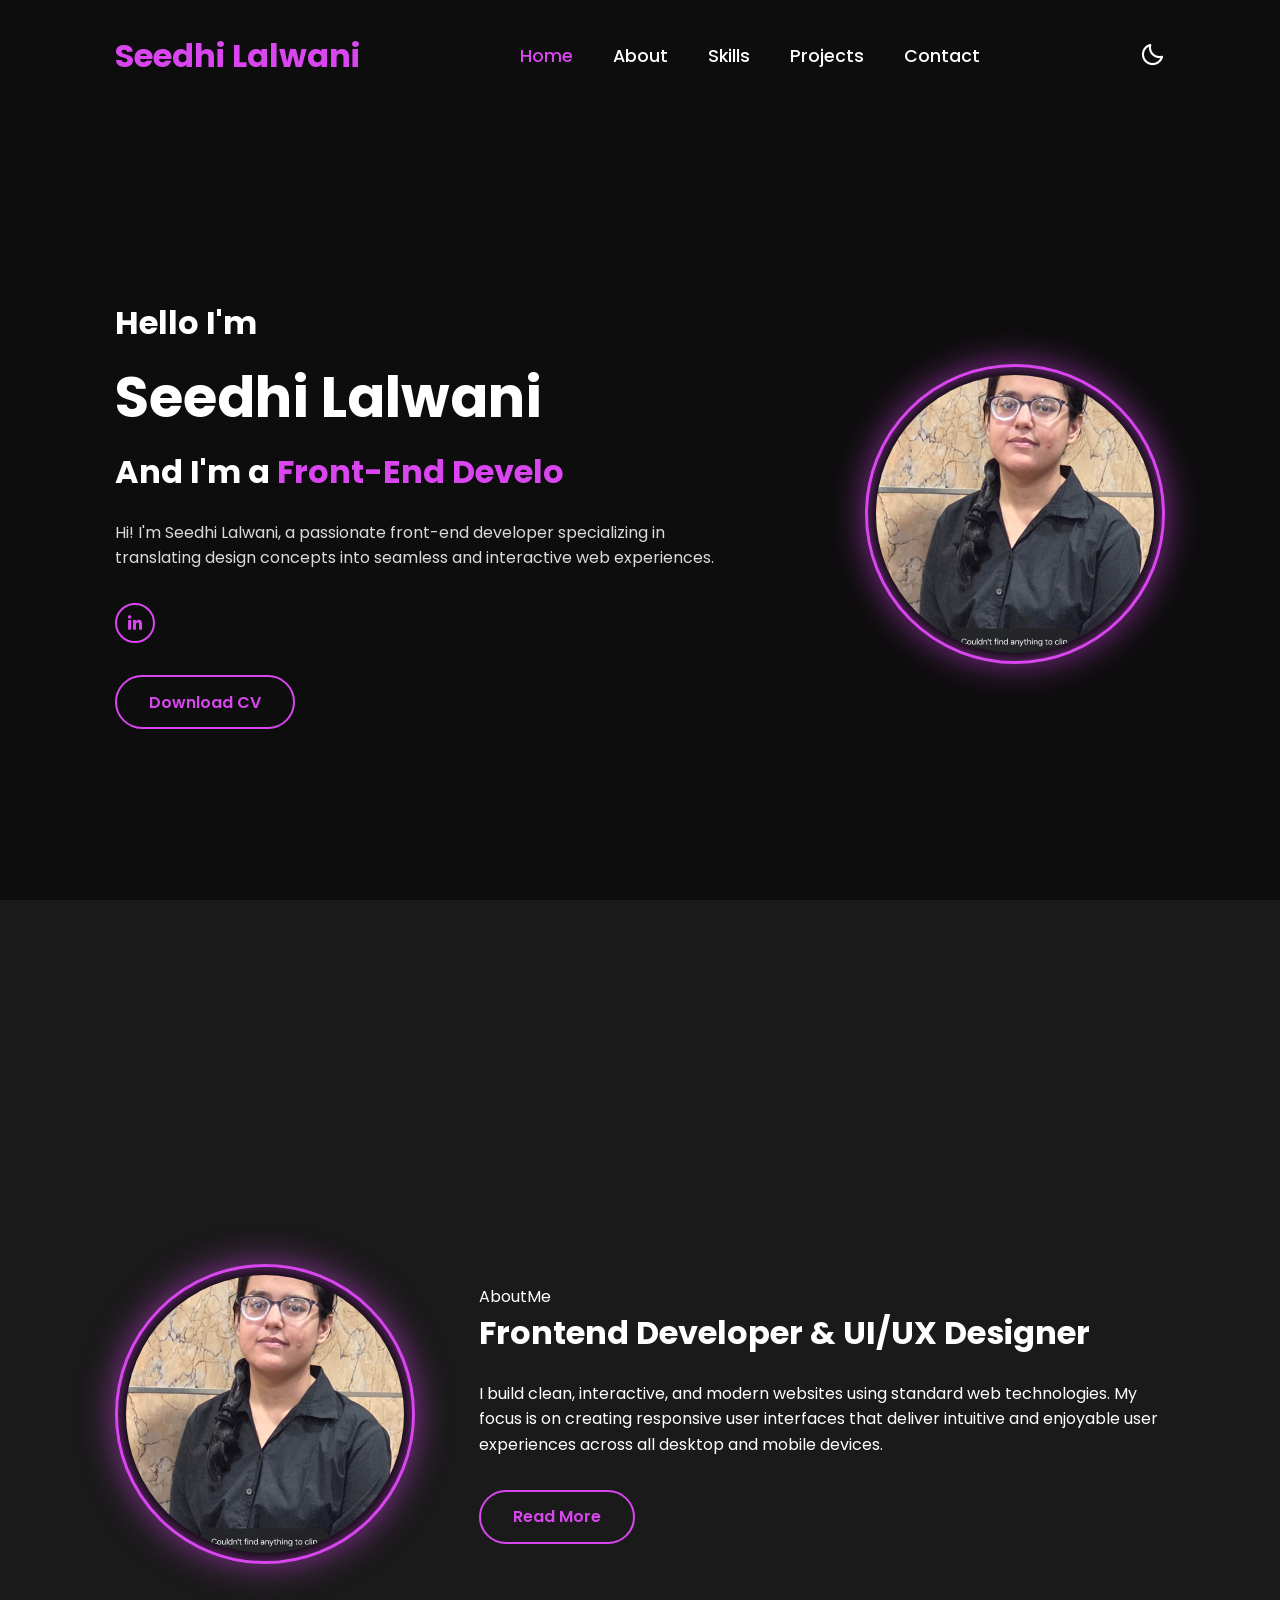
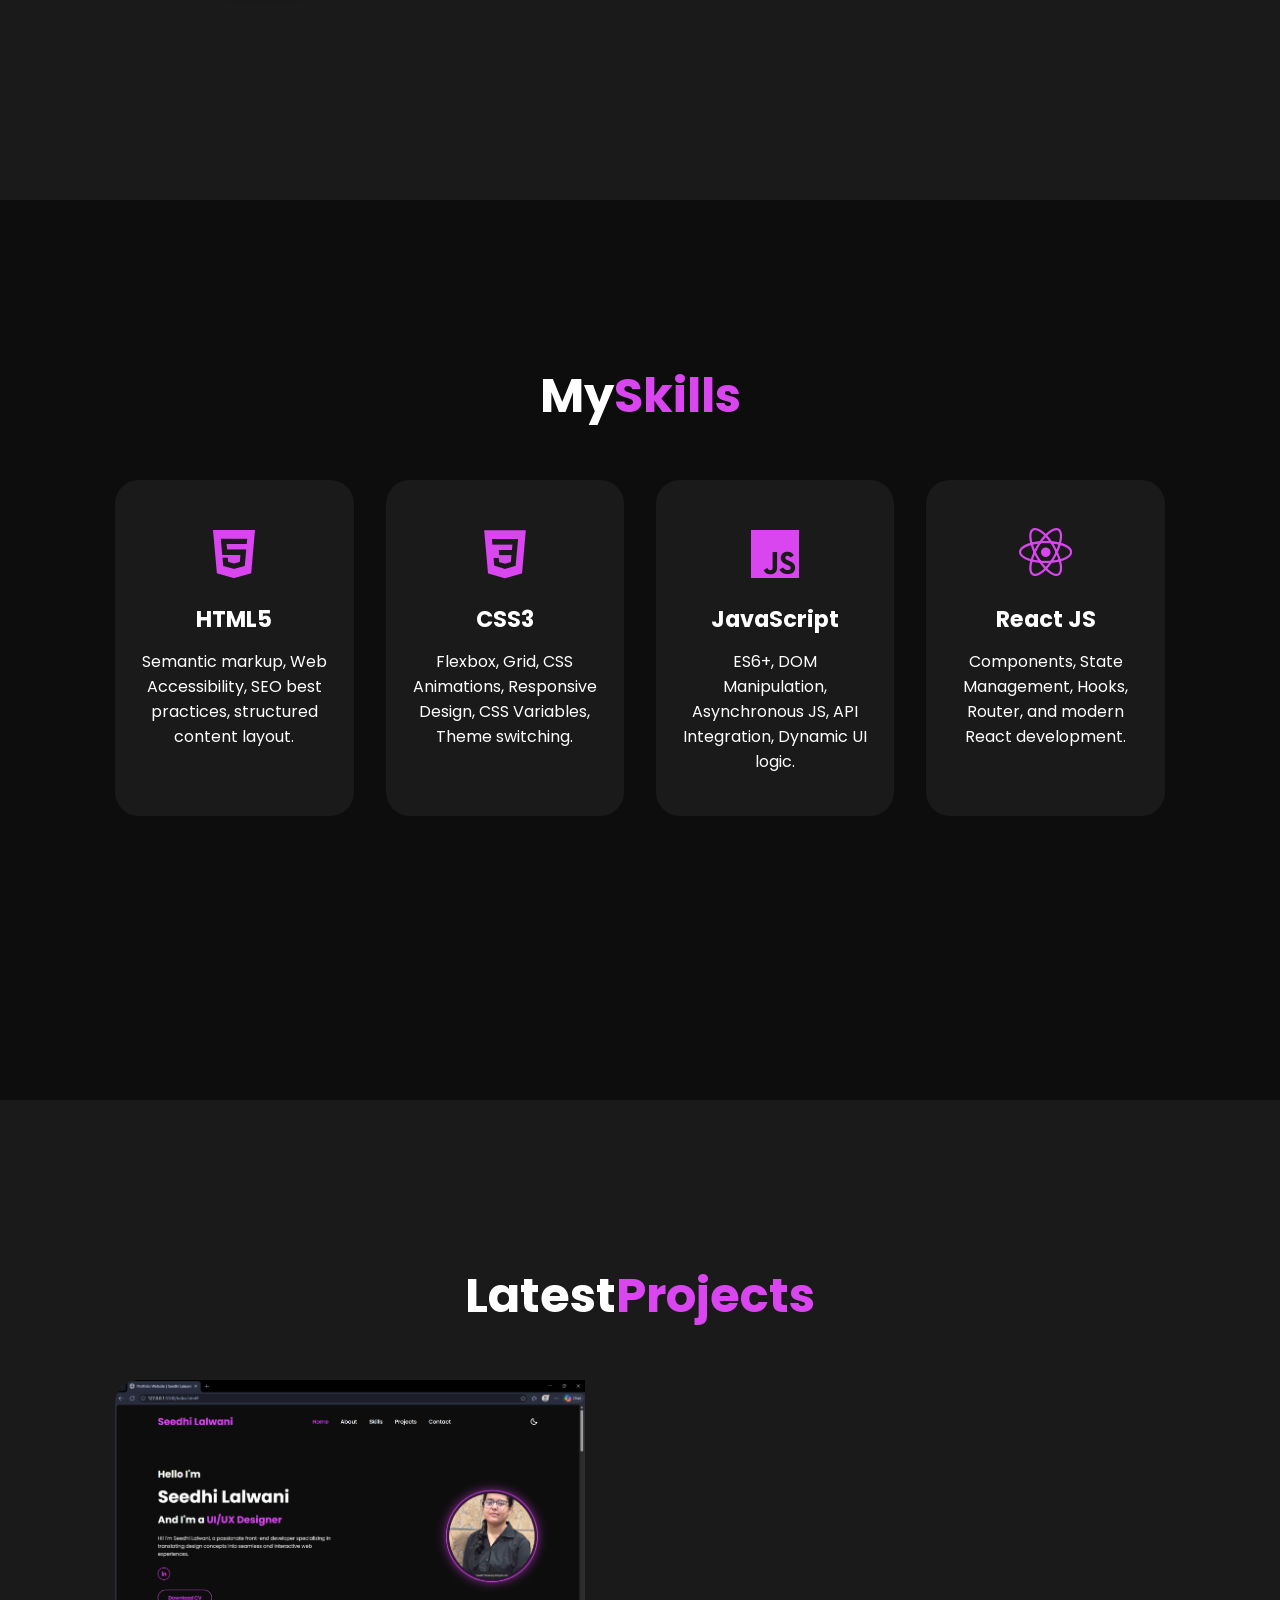
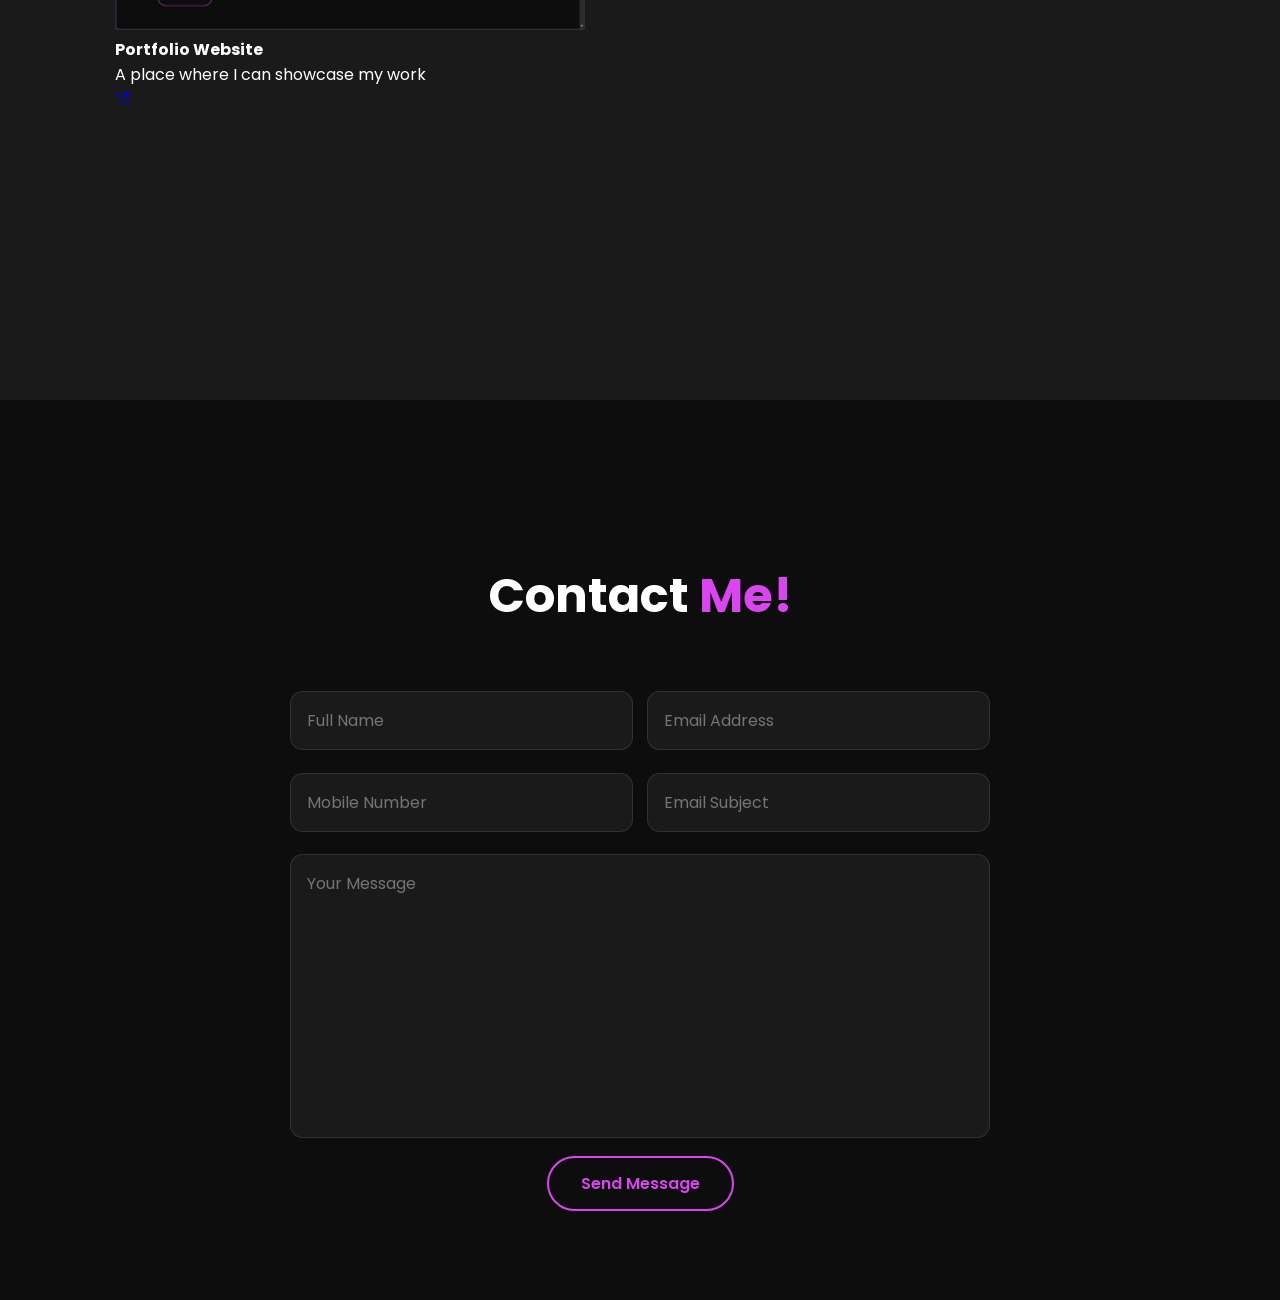
==== index.html @ 9ac32980 "Add files via upload" ====
<!DOCTYPE html>
<html lang="en">

<head>
    <meta charset="UTF-8">
    <meta name="viewport" content="width=device-width, initial-scale=1.0">
    <link href="https://unpkg.com/boxicons@2.1.4/css/boxicons.min.css" rel="stylesheet">
    <link rel="stylesheet" href="style.css">
    <title>Portfolio Website | Seedhi Lalwani</title>
</head>

<body>
    <!-- Navbar Code with light and dark mode -->
    <header class="header">
        <a href="#" class="logo">Seedhi Lalwani</a>
        <nav class="navbar">
            <a href="home" class="active">Home</a>
            <a href="about">About</a>
            <a href="skills">Skills</a>
            <a href="projects">Projects</a>
            <a href="contact">Contact</a>
        </nav>
        <div class="nav-icons">
            <i class='bx bx-moon' id="theme-icon"></i>
            <i class='bx bx-menu' id="menu-icon"></i>
        </div>
    </header>
    <!-- Code for home section -->
    <section class="home" id="home">
        <div class="home-content">
            <h3>Hello I'm</h3>
            <h1>Seedhi Lalwani</h1>
            <h3>And I'm a <span class="multiple-text">Front-End Developer</span></h3>
            <p>
                Hi! I'm Seedhi Lalwani, a passionate front-end developer specializing in
                translating design concepts into seamless and interactive web experiences.
            </p>
            <div class="social-media">
                <a href="https://www.linkedin.com/in/seedhi-lalwani-179893386/" target="_blank"><i
                        class='bx bxl-linkedin'></i></a>
            </div>
            <a href="#" class="btn">Download CV</a>
        </div>
        <div class="home-img">
            <div class="img-box">
                <img src="seedhilalwani.jpeg" alt="Seedhi Lalwani">
            </div>
        </div>
    </section>
    <script src="script.js"></script>
    <!-- Code for About Section -->
    <section class="about" id="about">
        <div class="about-img">
            <div class="img-box">
                <img src="seedhilalwani.jpeg" alt="About Me Image">
            </div>
        </div>
        <div class="about-content">About<span>Me</span>
            <h3>Frontend Developer & UI/UX Designer</h3>
            <p>
                I build clean, interactive, and modern websites using standard web technologies.
                My focus is on creating responsive user interfaces that deliver intuitive and enjoyable
                user experiences across all desktop and mobile devices.
            </p>
            <a href="#" class="btn">Read More</a>
        </div>
    </section>
    <!-- Code for Skills Section -->
    <section class="skills" id="skills">
        <h2 class="heading">My<span>Skills</span></h2>
        <div class="skills-container">
            <div class="skills-box">
                <i class='bx bxl-html5'></i>
                <h3>HTML5</h3>
                <p>Semantic markup, Web Accessibility, SEO best practices, structured content layout.</p>
            </div>
            <div class="skills-box">
                <i class='bx bxl-css3'></i>
                <h3>CSS3</h3>
                <p>Flexbox, Grid, CSS Animations, Responsive Design, CSS Variables, Theme switching.</p>
            </div>
            <div class="skills-box">
                <i class='bx bxl-javascript'></i>
                <h3>JavaScript</h3>
                <p>ES6+, DOM Manipulation, Asynchronous JS, API Integration, Dynamic UI logic.</p>
            </div>

            <div class="skills-box">
                <i class='bx bxl-react'></i>
                <h3>React JS</h3>
                <p>Components, State Management, Hooks, Router, and modern React development.</p>
            </div>
        </div>
    </section>
    <!-- Code for Project Section -->
    <section class="portfolio" id="portfolio">
        <h2 class="heading">Latest<span>Projects</span></h2>
        <div class="portfolio-container">
            <div class="portfolio-box">
                <div class="portfolio-layers">
                    <img src="Project-1.png" alt="Project 1">
                    <h4>Portfolio Website</h4>
                    <p>A place where I can showcase my work</p>
                    <a href="#"><i class='bx bx-link-external'></i></a>
                </div>
            </div>
    </section>
    <!-- Code for Contact Section -->
    <section class="contact" id="contact">
        <h2 class="heading">Contact <span>Me!</span></h2>
        <form action="#">
            <div class="input-box">
                <input type="text" placeholder="Full Name" required>
                <input type="email" placeholder="Email Address" required>
            </div>
            <div class="input-box">
                <input type="number" placeholder="Mobile Number">
                <input type="text" placeholder="Email Subject">
            </div>
            <textarea cols="30" rows="10" placeholder="Your Message" required></textarea>
            <input type="submit" value="Send Message" class="btn">
        </form>
    </section>
</body>

</html>
---- style.css ----
@import url('https://fonts.googleapis.com/css2?family=Poppins:wght@300;400;500;600;700&display=swap');

* {
    margin: 0;
    padding: 0;
    box-sizing: border-box;
    font-family: 'Poppins', sans-serif;
    text-decoration: none;
    list-style: none;
    scroll-behavior: smooth;
    transition: background-color 0.3s ease, color 0.3s ease;
}

/* Theme Variables */
:root {
    --bg-color: #0d0d0d;
    --second-bg-color: #1a1a1a;
    --text-color: #ffffff;
    --main-color: #d946ef;
    --glow-color: rgba(217, 70, 239, 0.6);
}

body.light-mode {
    --bg-color: #f5f5f5;
    --second-bg-color: #ffffff;
    --text-color: #111111;
    --main-color: #d946ef;
    --glow-color: rgba(217, 70, 239, 0.4);
}

body {
    background-color: var(--bg-color);
    color: var(--text-color);
    overflow-x: hidden;
}

section {
    min-height: 100vh;
    padding: 160px 9% 32px;
}

/* Header Navbar */
.header {
    position: fixed;
    top: 0;
    left: 0;
    width: 100%;
    padding: 32px 9%;
    background-color: var(--bg-color);
    display: flex;
    justify-content: space-between;
    align-items: center;
    z-index: 100;
}

.logo {
    font-size: 32px;
    color: var(--main-color);
    font-weight: 700;
}

.navbar {
    display: flex;
    gap: 40px;
}

.navbar a {
    font-size: 17.6px;
    color: var(--text-color);
    font-weight: 500;
}

.navbar a:hover,
.navbar a.active {
    color: var(--main-color);
}

.nav-icons {
    display: flex;
    align-items: center;
    gap: 24px;
    font-size: 25.6px;
    cursor: pointer;
}

#menu-icon {
    display: none;
}

.heading {
    text-align: center;
    font-size: 48px;
    margin-bottom: 48px;
}

.heading span {
    color: var(--main-color);
}

/* 1. Home Section */
.home {
    display: flex;
    justify-content: space-between;
    align-items: center;
}

.home-content {
    max-width: 600px;
}

.home-content h3 {
    font-size: 32px;
    font-weight: 700;
}

.home-content h1 {
    font-size: 56px;
    font-weight: 700;
    margin: 8px 0;
}

.home-content h3 span {
    color: var(--main-color);
}

.home-content p {
    font-size: 16px;
    line-height: 1.6;
    margin: 24px 0 32px;
    opacity: 0.85;
}

.social-media {
    display: flex;
    gap: 16px;
    margin-bottom: 32px;
}

.social-media a {
    display: inline-flex;
    justify-content: center;
    align-items: center;
    width: 40px;
    height: 40px;
    background: transparent;
    border: 2px solid var(--main-color);
    border-radius: 50%;
    font-size: 19.2px;
    color: var(--main-color);
    transition: 0.3s ease;
}

.social-media a:hover {
    background-color: var(--main-color);
    color: #fff;
    box-shadow: 0 0 15px var(--glow-color);
}

.btn {
    display: inline-block;
    padding: 12.8px 32px;
    background-color: transparent;
    border: 2px solid var(--main-color);
    border-radius: 32px;
    color: var(--main-color);
    font-size: 16px;
    font-weight: 600;
    cursor: pointer;
    transition: 0.3s ease;
}

.btn:hover {
    background-color: var(--main-color);
    color: #fff;
    box-shadow: 0 0 20px var(--glow-color);
}

.home-img,
.about-img {
    display: flex;
    justify-content: center;
    align-items: center;
}

.img-box {
    position: relative;
    width: 300px;
    height: 300px;
    border-radius: 50%;
    padding: 8px;
    background: var(--bg-color);
    box-shadow: 0 0 35px var(--glow-color), inset 0 0 15px var(--glow-color);
    border: 3px solid var(--main-color);
}

.img-box img {
    width: 100%;
    height: 100%;
    object-fit: cover;
    border-radius: 50%;
}

/* 2. About Section */
.about {
    display: flex;
    justify-content: center;
    align-items: center;
    gap: 64px;
    background: var(--second-bg-color);
}

.about-content h3 {
    font-size: 32px;
}

.about-content p {
    font-size: 16px;
    margin: 24px 0 32px;
    line-height: 1.6;
}

/* 3. Skills Section */
.skills-container {
    display: grid;
    grid-template-columns: repeat(auto-fit, minmax(220px, 1fr));
    gap: 32px;
}

.skills-box {
    background: var(--second-bg-color);
    padding: 40px 24px;
    border-radius: 24px;
    text-align: center;
    border: 2px solid transparent;
    transition: 0.3s ease;
}

.skills-box:hover {
    border-color: var(--main-color);
    transform: translateY(-8px);
}

.skills-box i {
    font-size: 64px;
    color: var(--main-color);
    margin-bottom: 16px;
}

.skills-box h3 {
    font-size: 22.4px;
    margin-bottom: 12.8px;
}

/* 4. Portfolio Section */
.portfolio {
    background: var(--second-bg-color);
}

.portfolio-container {
    display: grid;
    grid-template-columns: repeat(auto-fit, minmax(300px, 1fr));
    gap: 40px;
}

.portfolio-box {
    position: relative;
    border-radius: 24px;
    overflow: hidden;
    display: flex;
}

.portfolio-box img {
    width: 100%;
    height: 250px;
    object-fit: cover;
    transition: 0.5s ease;
}

.portfolio-box:hover img {
    transform: scale(1.1);
}

.portfolio-layer {
    position: absolute;
    bottom: 0;
    left: 0;
    width: 100%;
    height: 100%;
    background: linear-gradient(rgba(0, 0, 0, 0.2), var(--main-color));
    display: flex;
    flex-direction: column;
    justify-content: center;
    align-items: center;
    text-align: center;
    padding: 0 32px;
    opacity: 0;
    transition: 0.5s ease;
}

.portfolio-box:hover .portfolio-layer {
    opacity: 1;
}

.portfolio-layer h4 {
    font-size: 28.8px;
    color: #fff;
}

.portfolio-layer p {
    font-size: 14.4px;
    margin: 8px 0 16px;
    color: #fff;
}

.portfolio-layer a {
    display: inline-flex;
    justify-content: center;
    align-items: center;
    width: 48px;
    height: 48px;
    background: #fff;
    border-radius: 50%;
    color: var(--bg-color);
    font-size: 24px;
}

/* 5. Contact Section */
.contact form {
    max-width: 700px;
    margin: 0 auto;
    text-align: center;
}

.contact form .input-box {
    display: flex;
    justify-content: space-between;
    flex-wrap: wrap;
}

.contact form .input-box input,
.contact form textarea {
    width: 100%;
    padding: 16px;
    font-size: 16px;
    color: var(--text-color);
    background: var(--second-bg-color);
    border-radius: 12.8px;
    margin: 11.2px 0;
    border: 1px solid rgba(255, 255, 255, 0.1);
    outline: none;
}

.contact form .input-box input {
    width: 49%;
}

.contact form textarea {
    resize: none;
}

/* Responsive Styles */
@media (max-width: 991px) {

    .header,
    .footer {
        padding: 32px 5%;
    }

    section {
        padding: 128px 5% 32px;
    }
}

@media (max-width: 768px) {

    .home,
    .about {
        flex-direction: column-reverse;
        text-align: center;
        gap: 48px;
    }

    .social-media {
        justify-content: center;
    }

    #menu-icon {
        display: block;
    }

    .navbar {
        position: absolute;
        top: 100%;
        right: -100%;
        width: 250px;
        height: 100vh;
        background-color: var(--second-bg-color);
        flex-direction: column;
        padding: 48px 32px;
        box-shadow: -5px 0 15px rgba(0, 0, 0, 0.3);
        transition: 0.4s ease;
    }

    .navbar.active {
        right: 0;
    }

    .contact form .input-box input {
        width: 100%;
    }
}
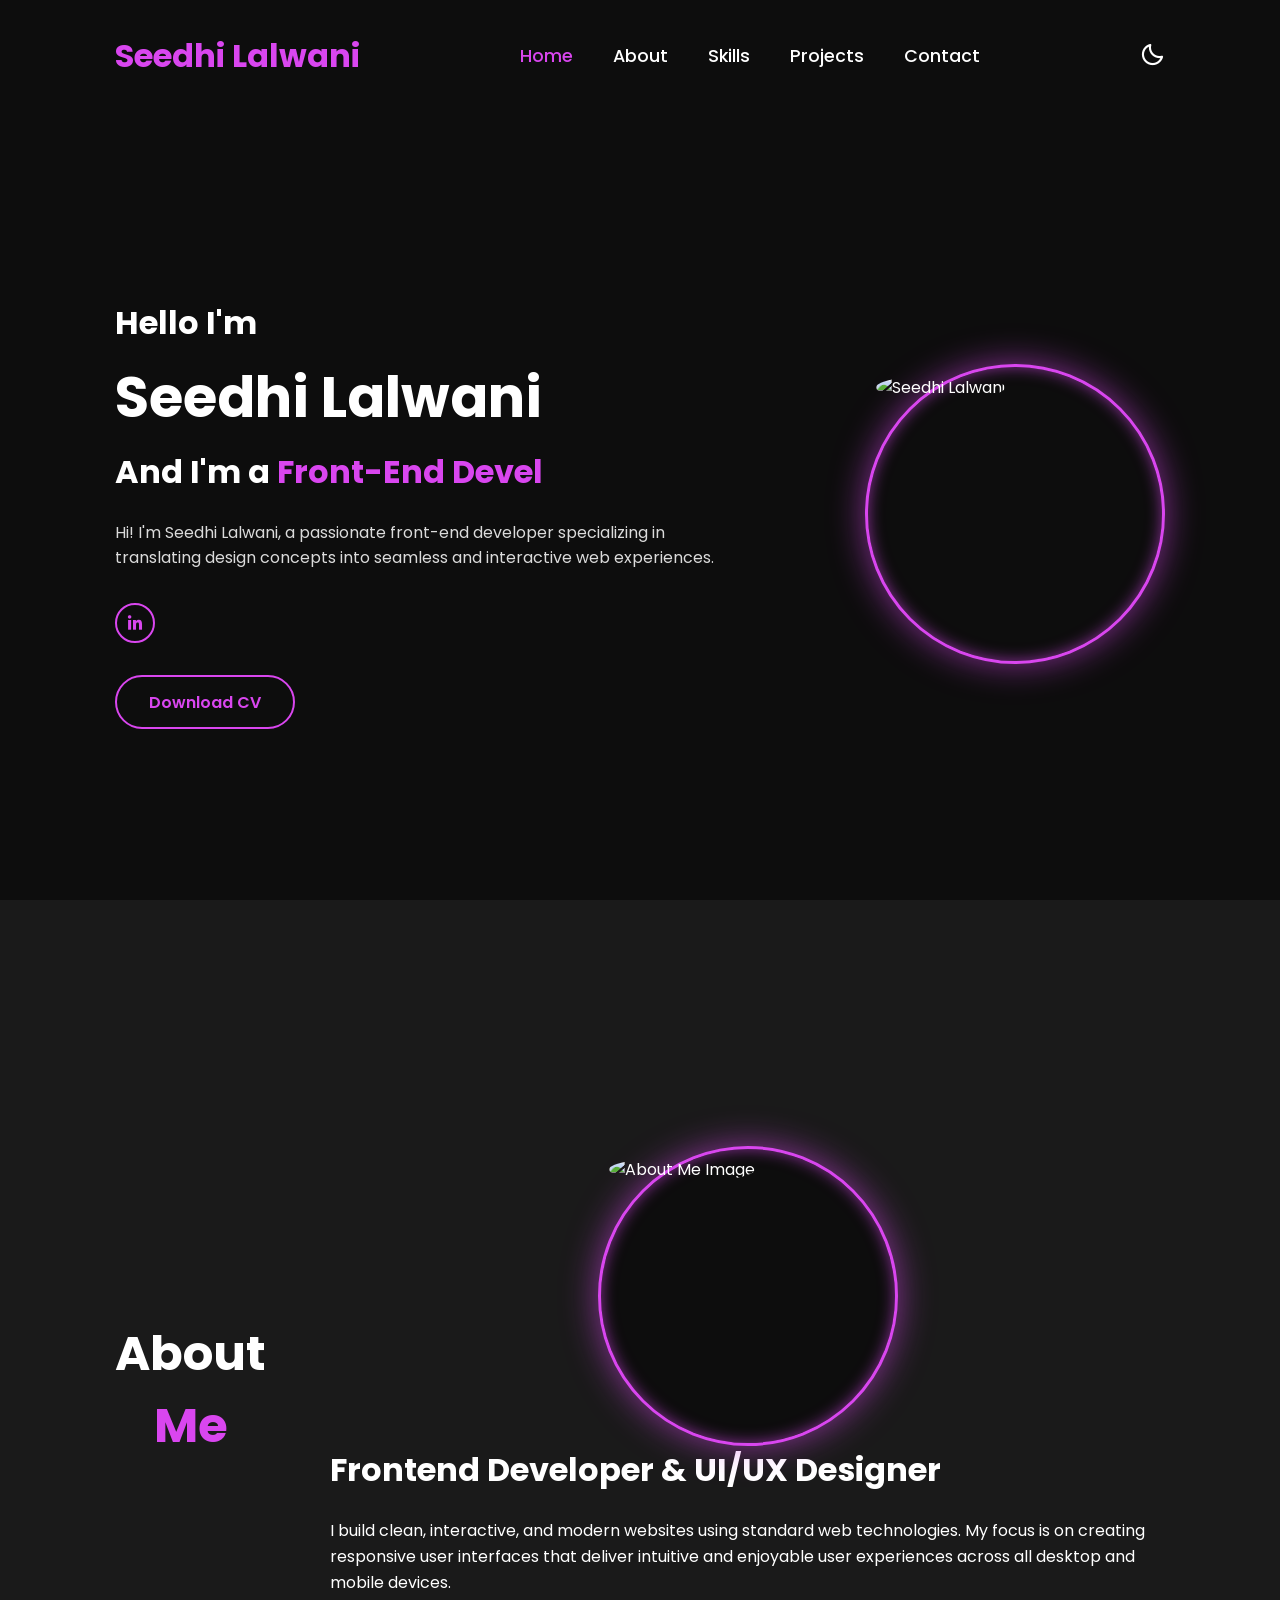
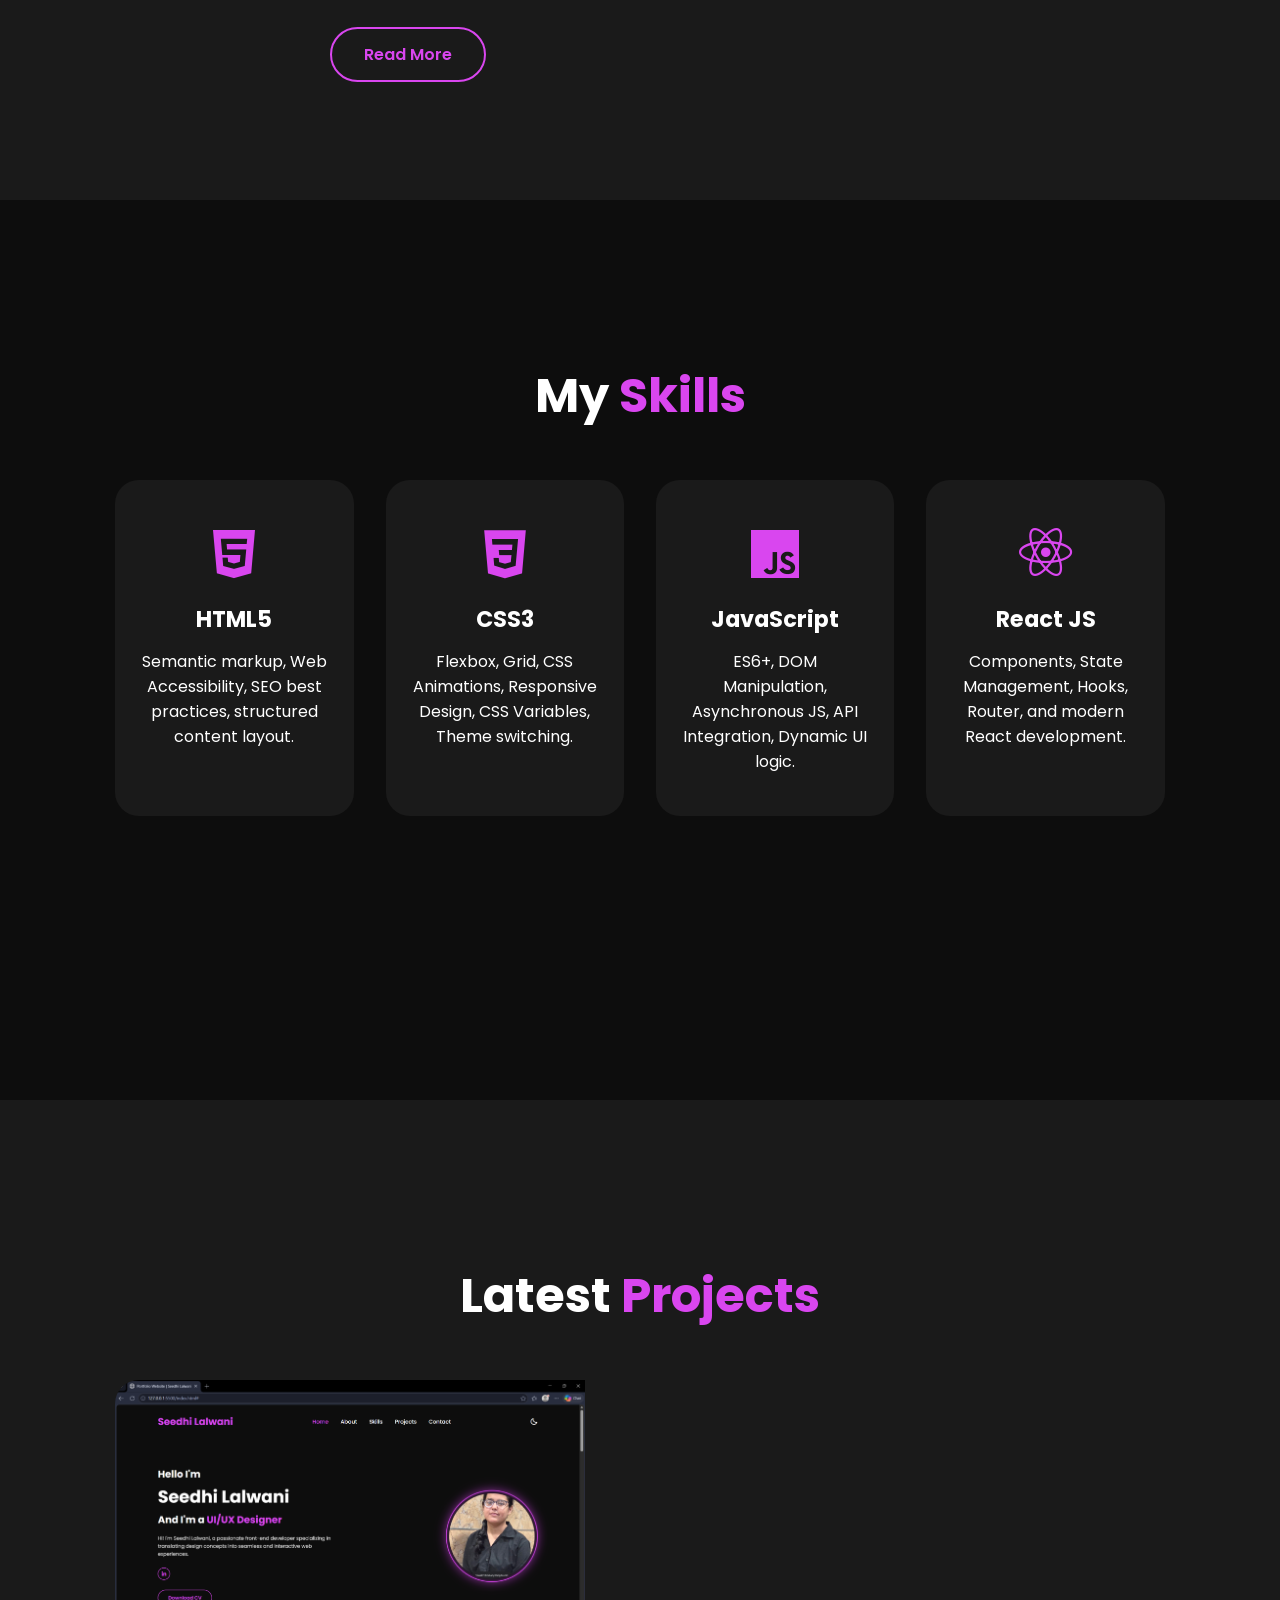
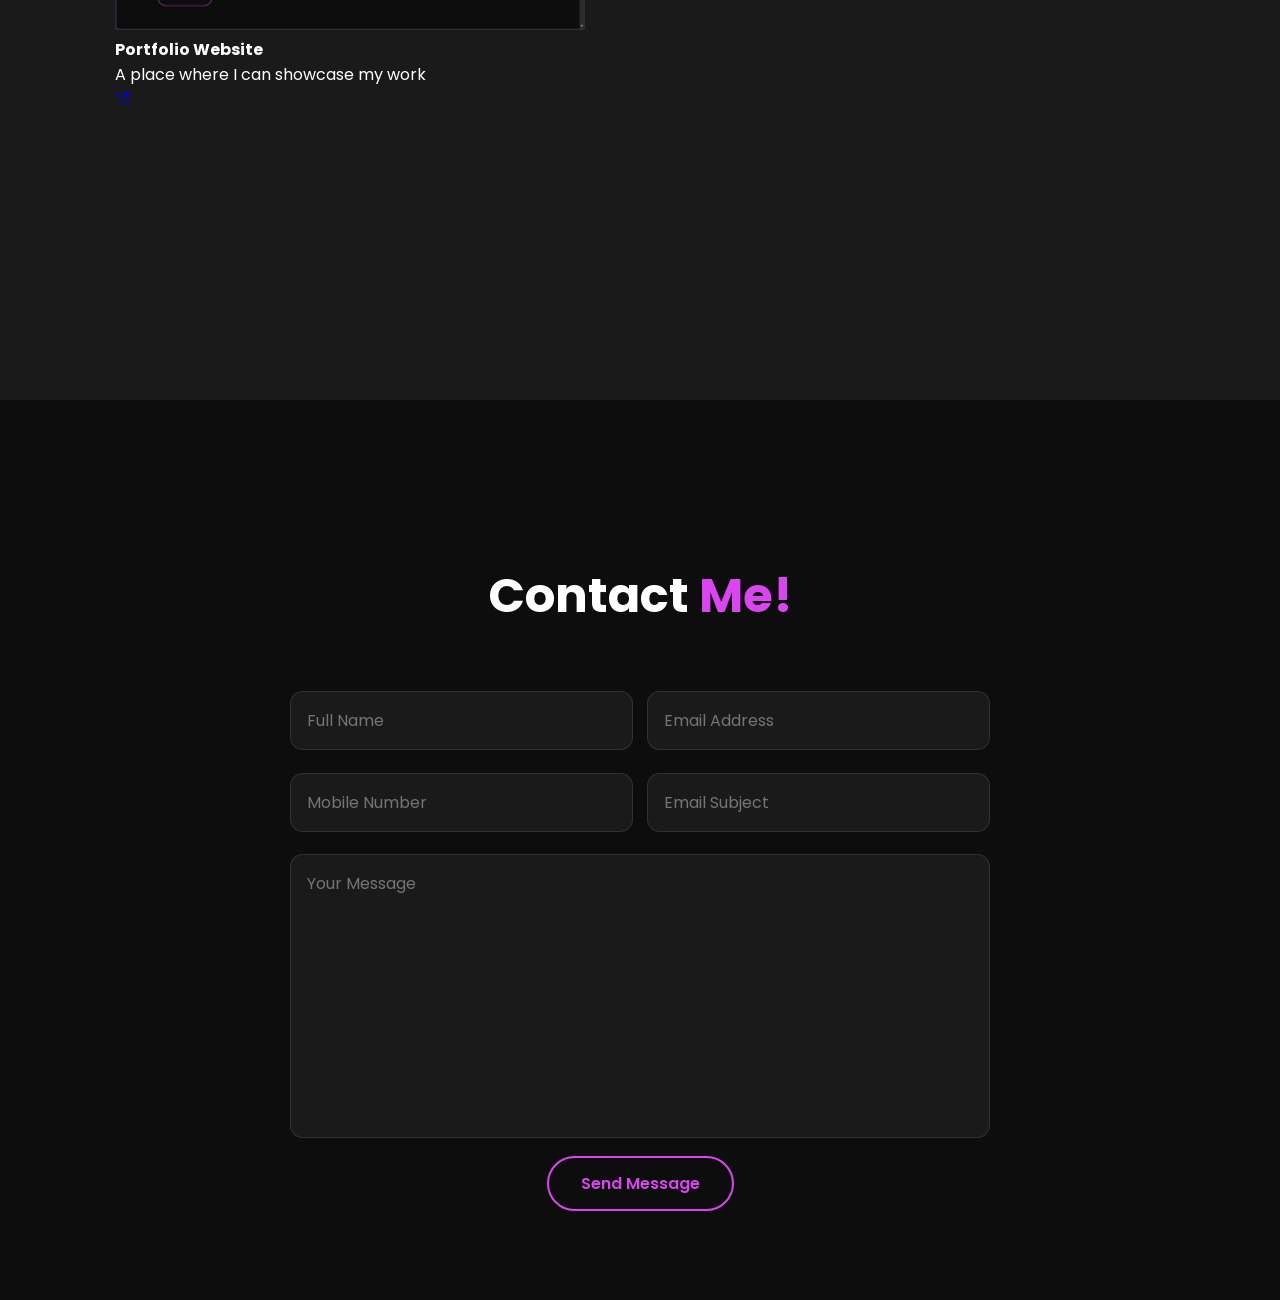
==== commit da667e8e: "Refactor index.html for improved structure and content Updated the HTML structure and content for th" ====
--- a/index.html
+++ b/index.html
@@ -43,31 +43,35 @@
         </div>
         <div class="home-img">
             <div class="img-box">
-                <img src="seedhilalwani.jpeg" alt="Seedhi Lalwani">
+                <img src="seedhilalwani.png" alt="Seedhi Lalwani">
             </div>
         </div>
     </section>
     <script src="script.js"></script>
+
     <!-- Code for About Section -->
     <section class="about" id="about">
-        <div class="about-img">
-            <div class="img-box">
-                <img src="seedhilalwani.jpeg" alt="About Me Image">
+        <h2 class="heading">About <span>Me</span></h2>
+        <div class="about-content-wrap">
+            <div class="about-img">
+                <div class="img-box">
+                    <img src="seedhilalwani.png" alt="About Me Image">
+                </div>
             </div>
-        </div>
-        <div class="about-content">About<span>Me</span>
-            <h3>Frontend Developer & UI/UX Designer</h3>
-            <p>
-                I build clean, interactive, and modern websites using standard web technologies.
-                My focus is on creating responsive user interfaces that deliver intuitive and enjoyable
-                user experiences across all desktop and mobile devices.
-            </p>
-            <a href="#" class="btn">Read More</a>
+            <div class="about-content">
+                <h3>Frontend Developer & UI/UX Designer</h3>
+                <p>
+                    I build clean, interactive, and modern websites using standard web technologies.
+                    My focus is on creating responsive user interfaces that deliver intuitive and enjoyable
+                    user experiences across all desktop and mobile devices.
+                </p>
+                <a href="#" class="btn">Read More</a>
+            </div>
         </div>
     </section>
     <!-- Code for Skills Section -->
     <section class="skills" id="skills">
-        <h2 class="heading">My<span>Skills</span></h2>
+        <h2 class="heading">My <span>Skills</span></h2>
         <div class="skills-container">
             <div class="skills-box">
                 <i class='bx bxl-html5'></i>
@@ -94,14 +98,14 @@
     </section>
     <!-- Code for Project Section -->
     <section class="portfolio" id="portfolio">
-        <h2 class="heading">Latest<span>Projects</span></h2>
+        <h2 class="heading">Latest <span>Projects</span></h2>
         <div class="portfolio-container">
             <div class="portfolio-box">
                 <div class="portfolio-layers">
                     <img src="Project-1.png" alt="Project 1">
                     <h4>Portfolio Website</h4>
                     <p>A place where I can showcase my work</p>
-                    <a href="#"><i class='bx bx-link-external'></i></a>
+                    <a href="https://s143557.github.io/Seedhi-Lalwani/"><i class='bx bx-link-external'></i></a>
                 </div>
             </div>
     </section>
@@ -123,4 +127,4 @@
     </section>
 </body>
 
-</html>+</html>
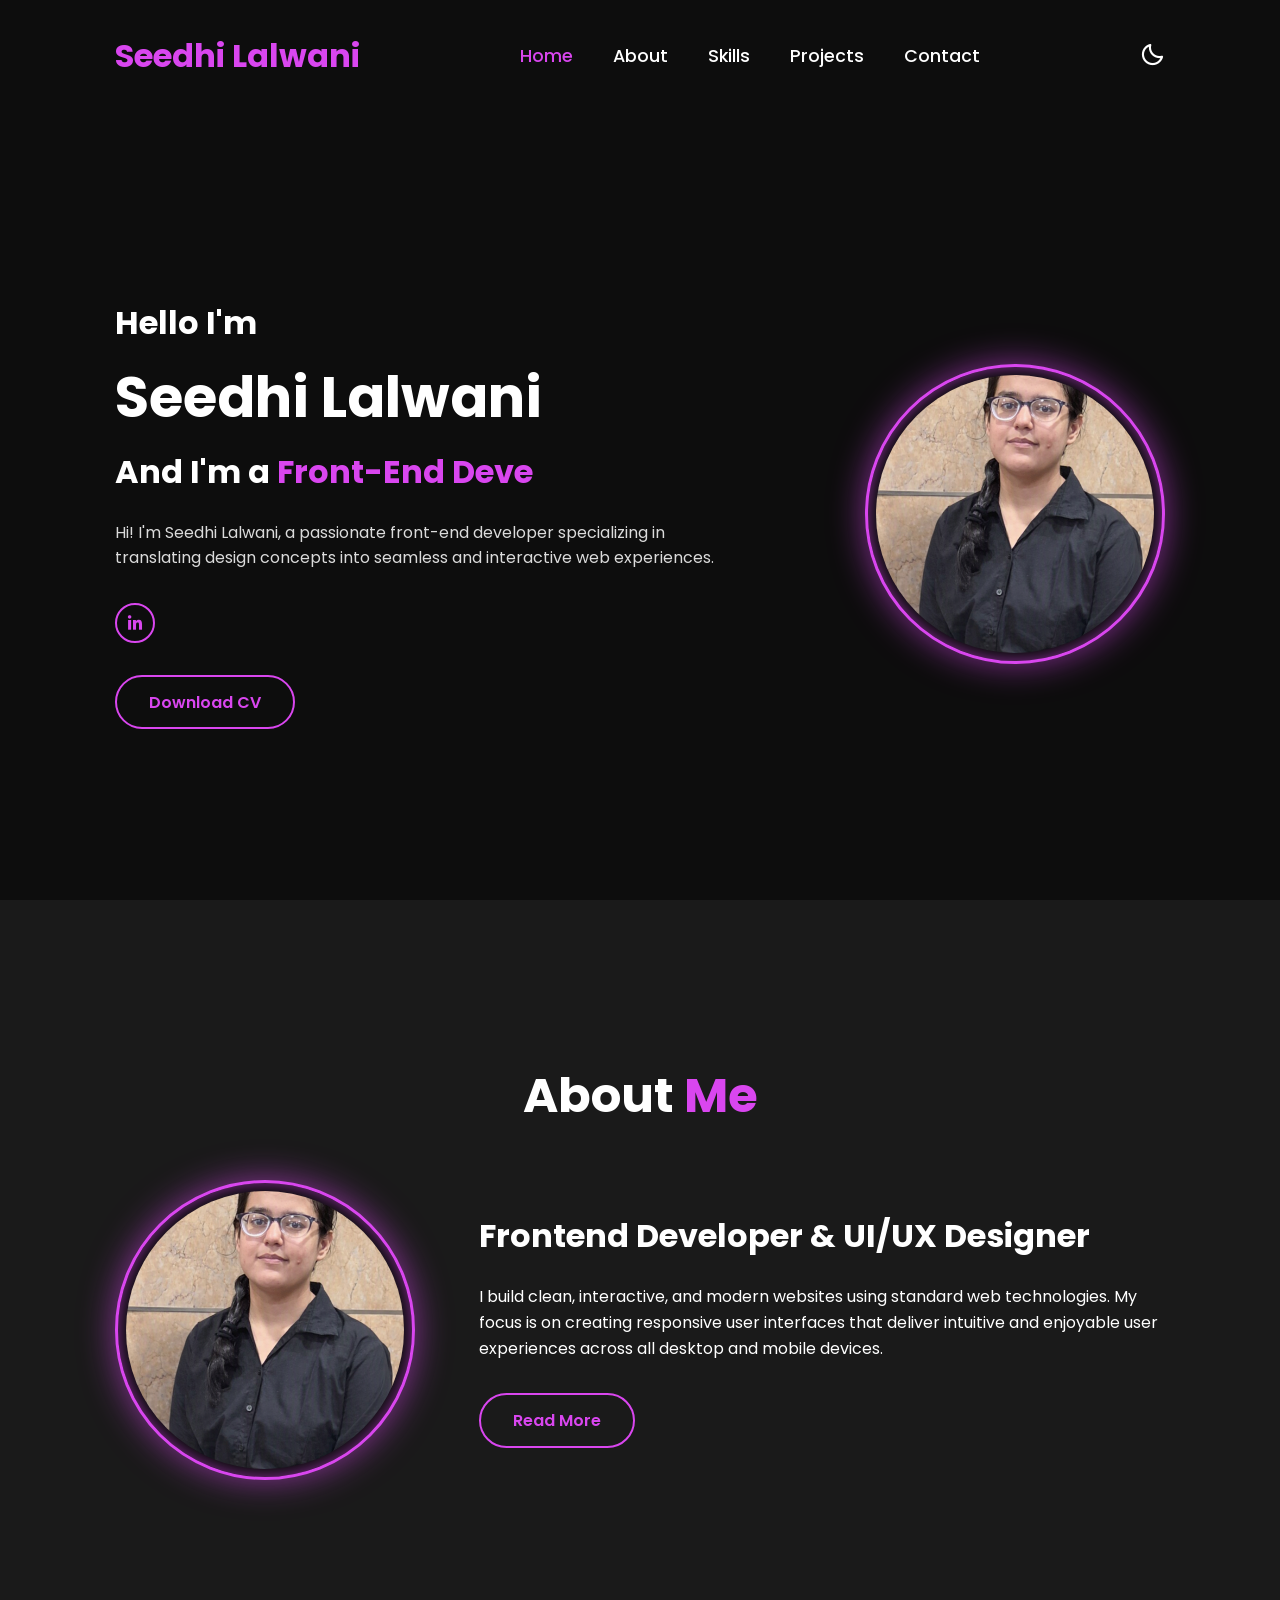
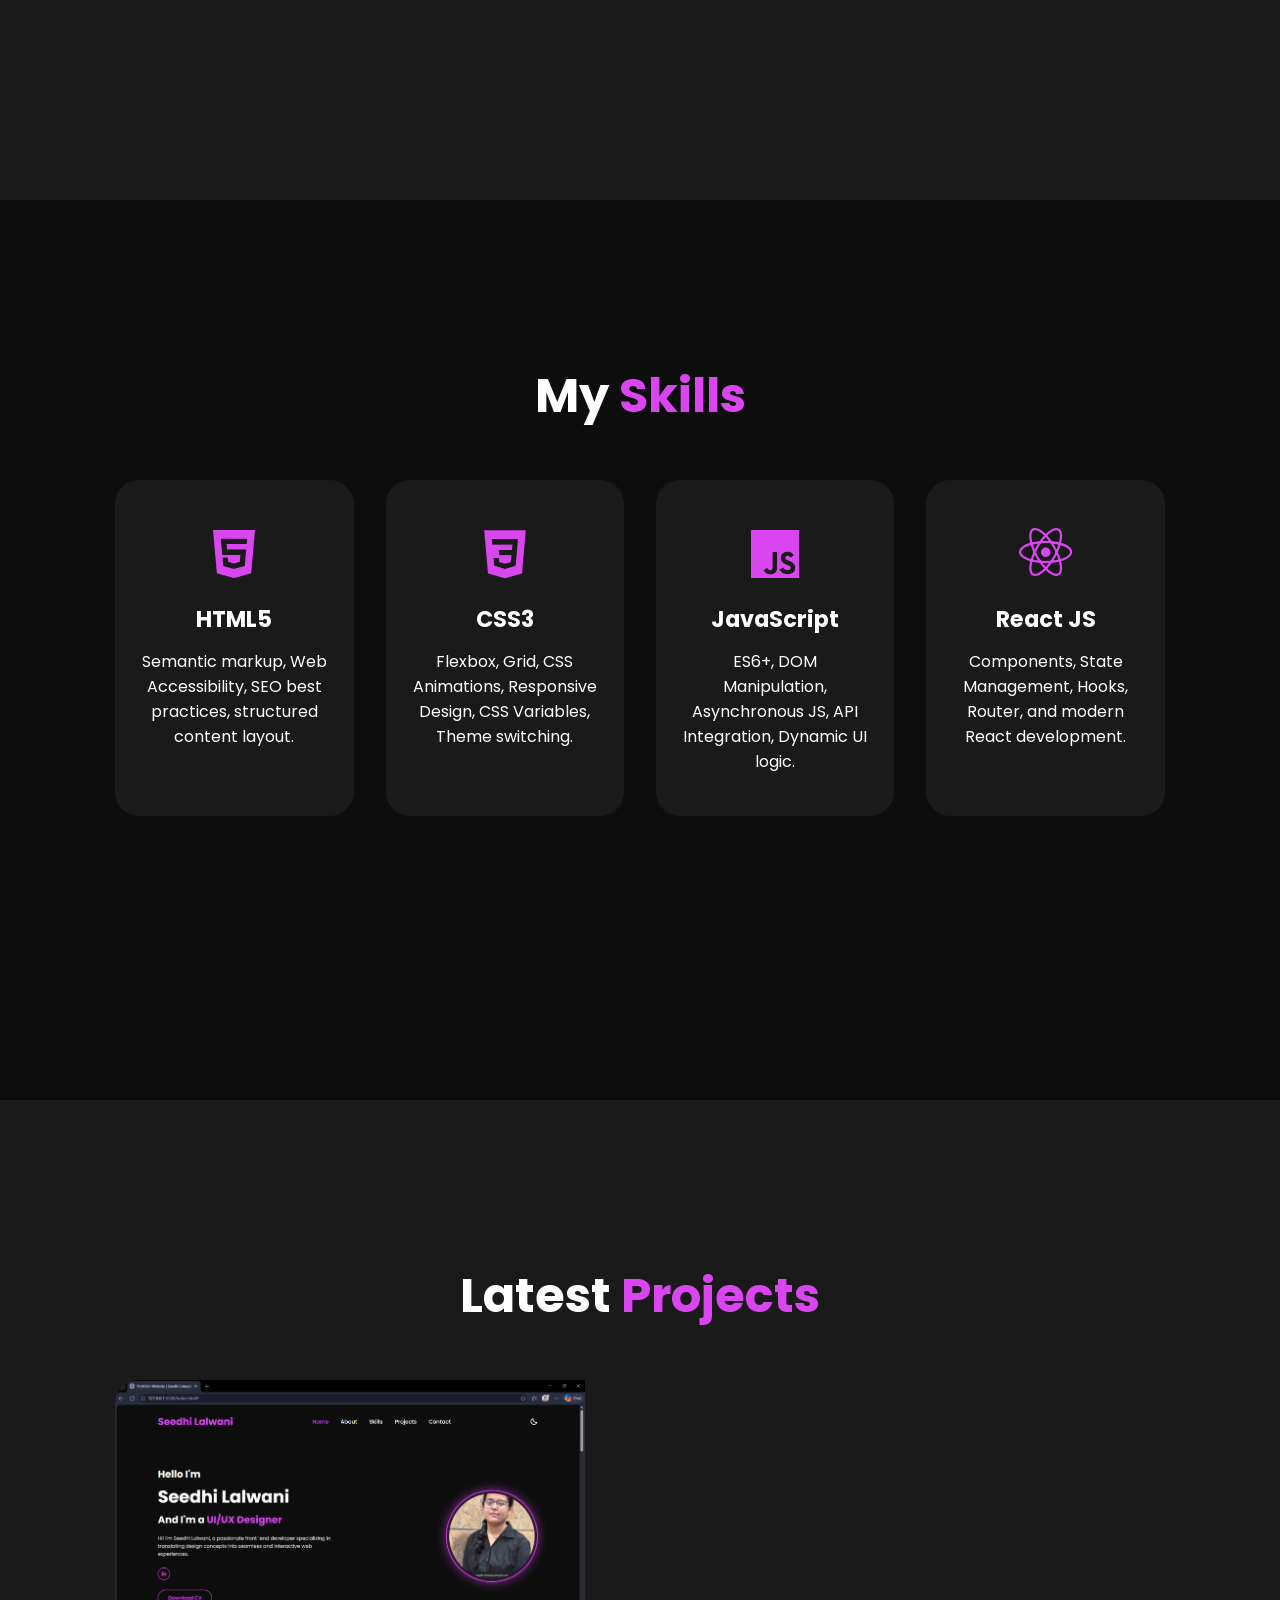
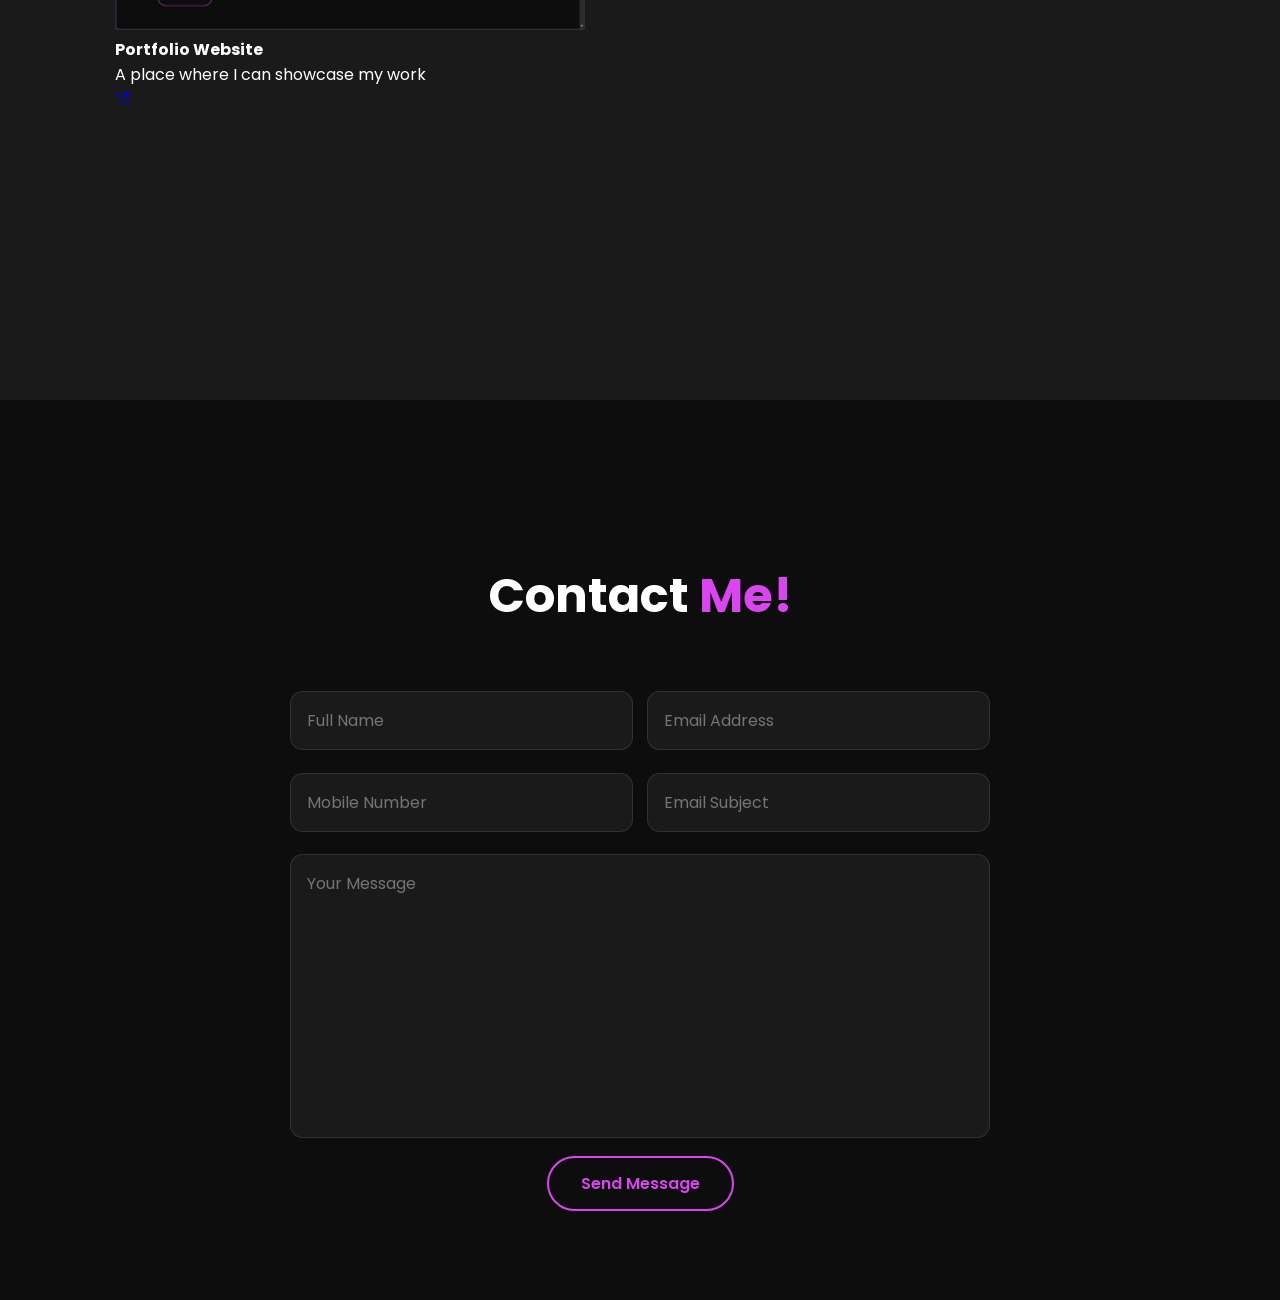
==== commit 62ad909b: "Update index.html" ====
--- a/index.html
+++ b/index.html
@@ -43,7 +43,7 @@
         </div>
         <div class="home-img">
             <div class="img-box">
-                <img src="seedhilalwani.png" alt="Seedhi Lalwani">
+                <img src="seedhilalwaniiiiiiiii.png" alt="Seedhi Lalwani">
             </div>
         </div>
     </section>
@@ -55,7 +55,7 @@
         <div class="about-content-wrap">
             <div class="about-img">
                 <div class="img-box">
-                    <img src="seedhilalwani.png" alt="About Me Image">
+                    <img src="seedhilalwaniiiiiiiii.png" alt="About Me Image">
                 </div>
             </div>
             <div class="about-content">
--- a/style.css
+++ b/style.css
@@ -202,11 +202,14 @@
 
 /* 2. About Section */
 .about {
+    background: var(--second-bg-color);
+}
+
+.about-content-wrap {
     display: flex;
     justify-content: center;
     align-items: center;
     gap: 64px;
-    background: var(--second-bg-color);
 }
 
 .about-content h3 {
@@ -217,6 +220,17 @@
     font-size: 16px;
     margin: 24px 0 32px;
     line-height: 1.6;
+}
+
+.about .heading {
+    display: block;
+    width: 100%;
+    color: var(--text-color);
+    margin-bottom: 48px;
+}
+
+.about .heading span {
+    color: var(--main-color);
 }
 
 /* 3. Skills Section */
@@ -408,4 +422,4 @@
     .contact form .input-box input {
         width: 100%;
     }
-}+}
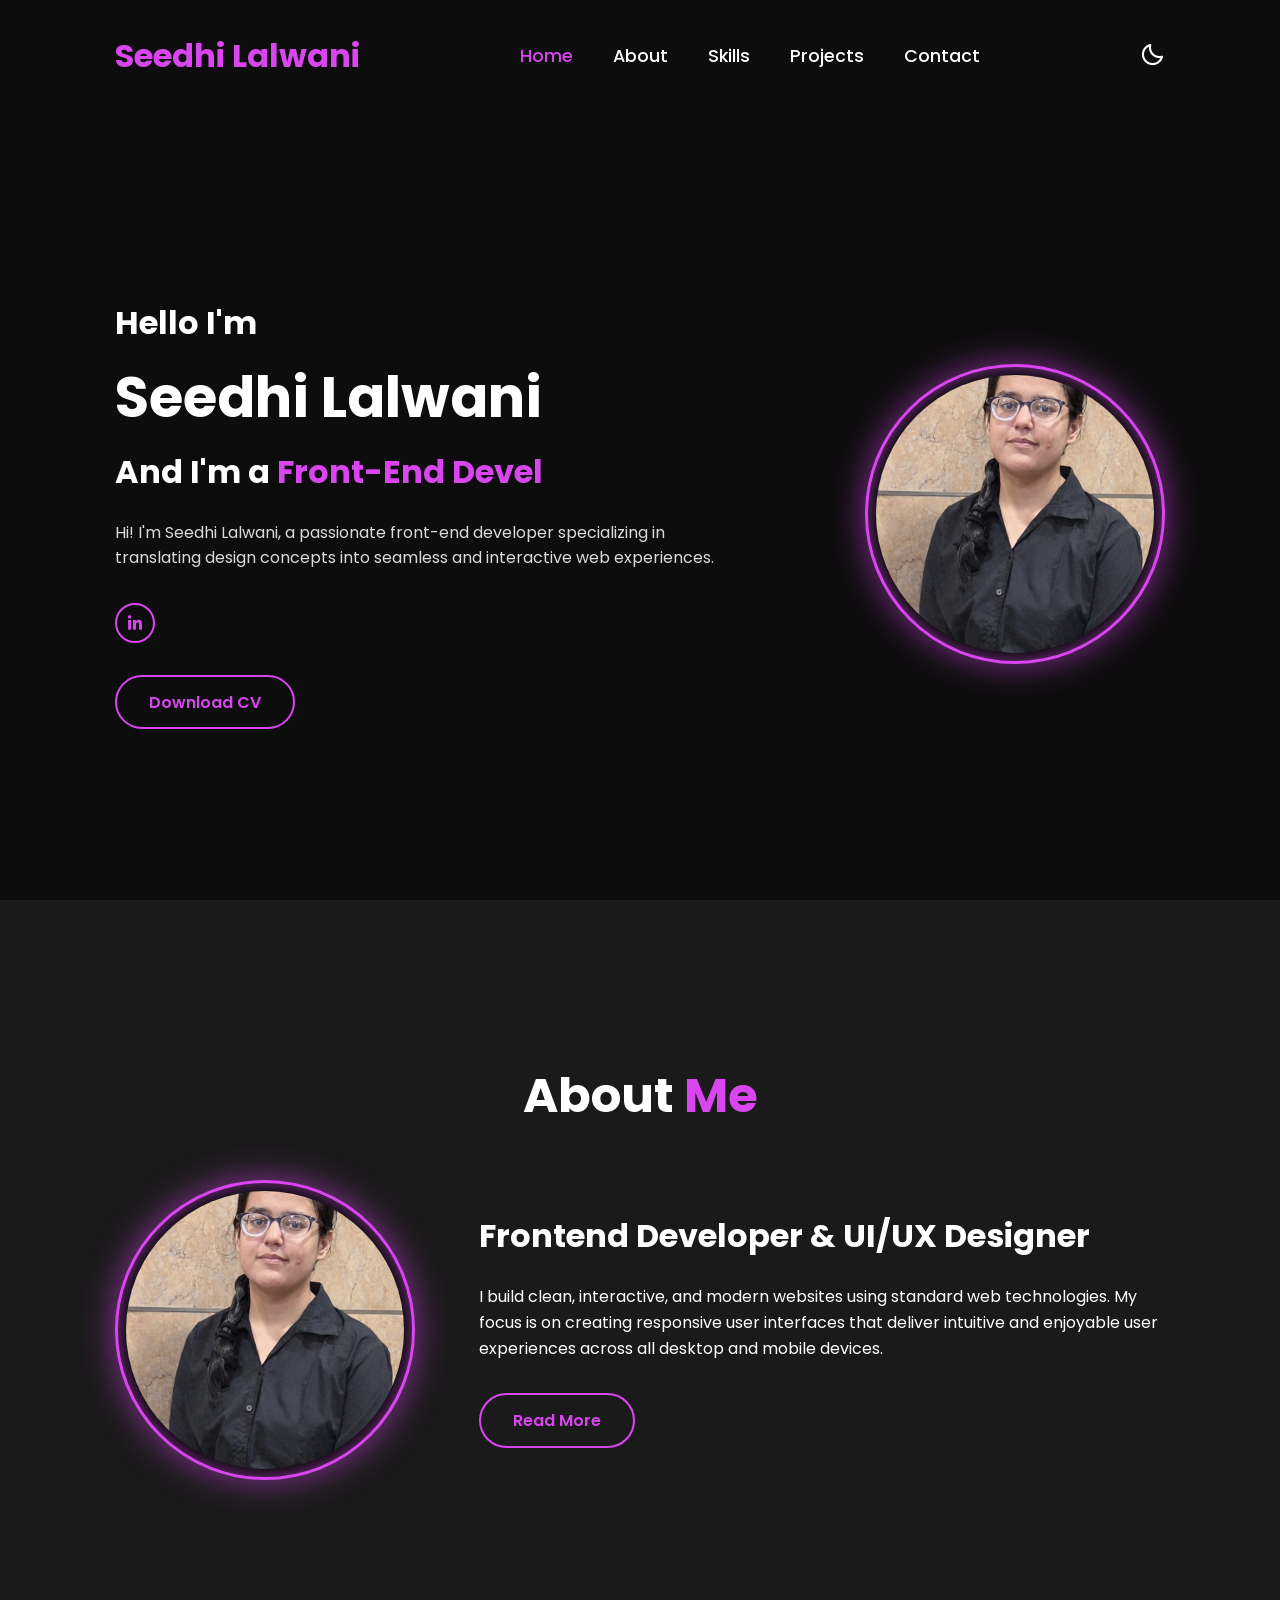
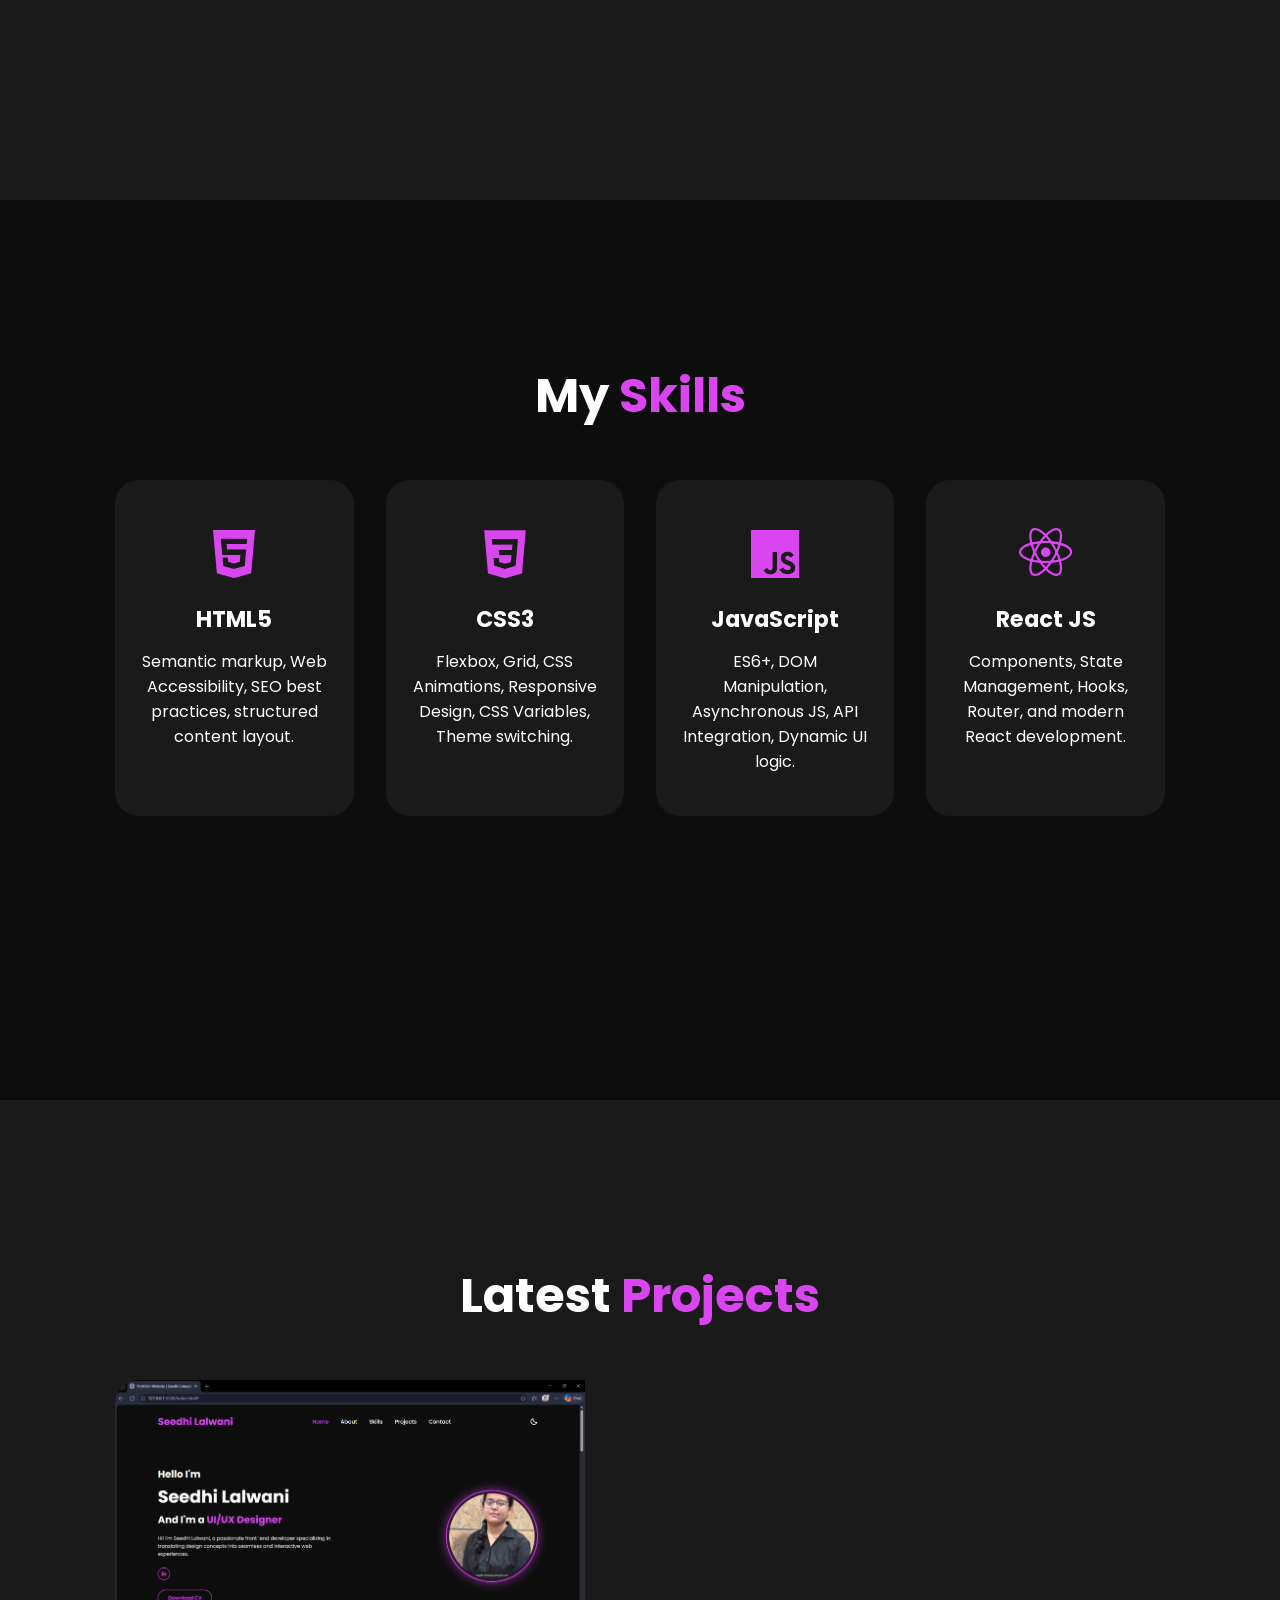
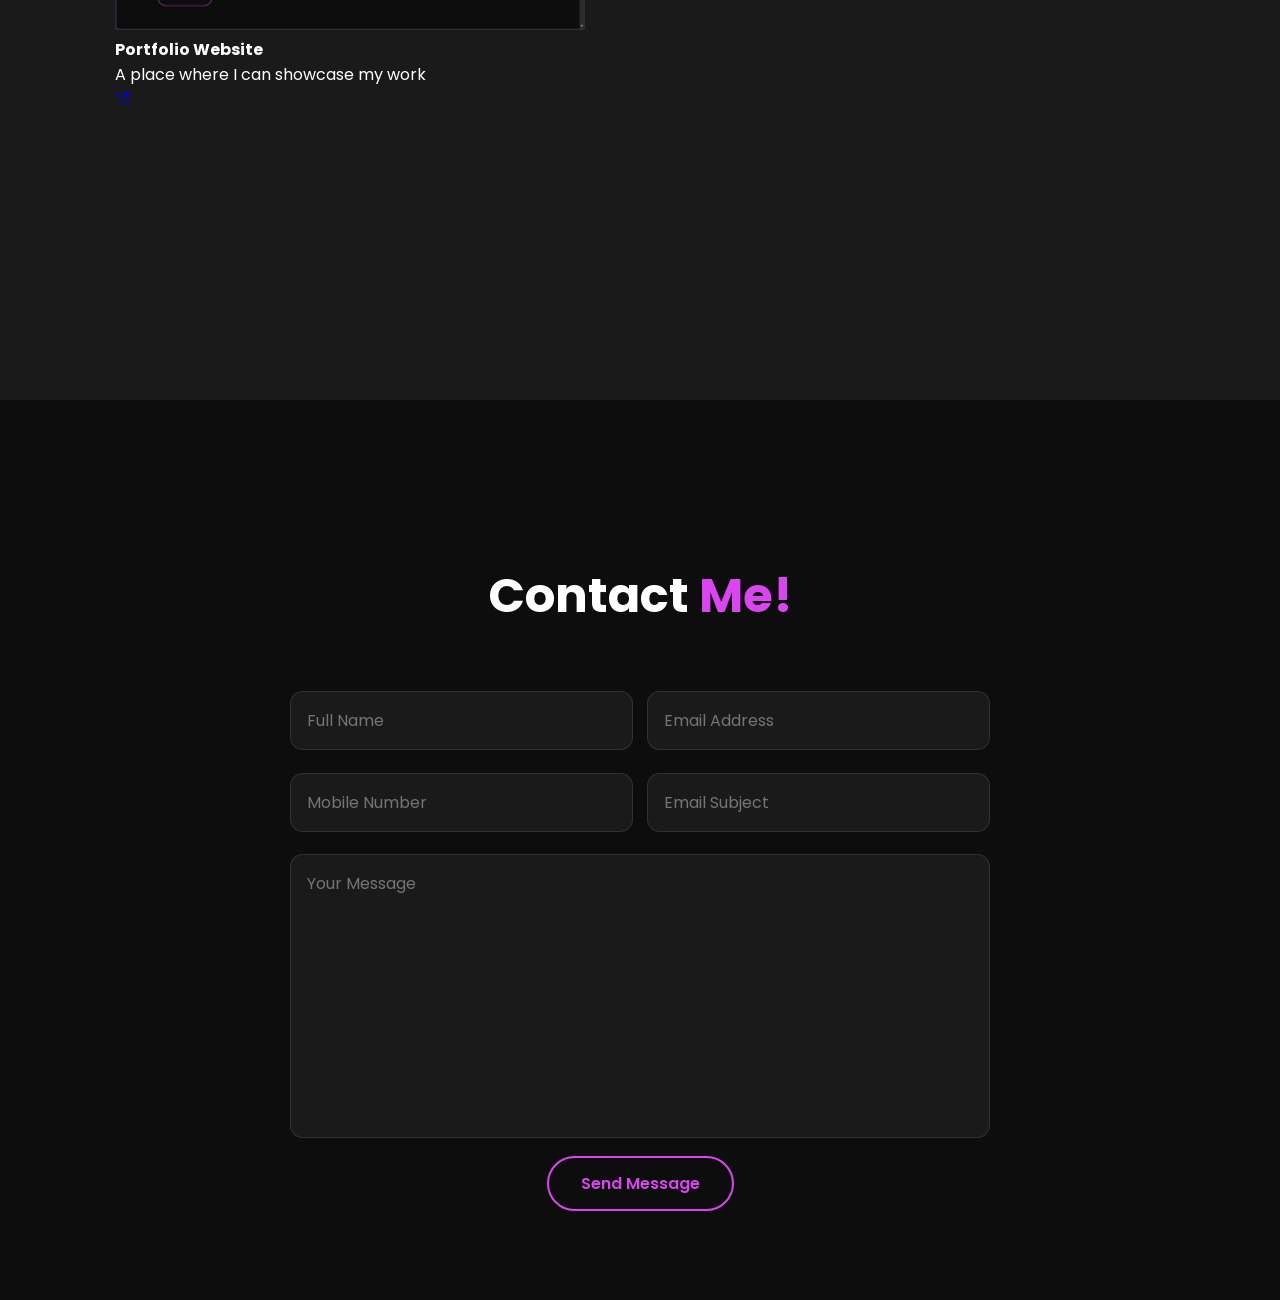
==== commit 54fa827e: "Fix HTML structure and syntax for portfolio website This change updates the HTML document by correct" ====
--- a/index.html
+++ b/index.html
@@ -14,11 +14,11 @@
     <header class="header">
         <a href="#" class="logo">Seedhi Lalwani</a>
         <nav class="navbar">
-            <a href="home" class="active">Home</a>
-            <a href="about">About</a>
-            <a href="skills">Skills</a>
-            <a href="projects">Projects</a>
-            <a href="contact">Contact</a>
+            <a href="#home" class="active">Home</a>
+            <a href="#about">About</a>
+            <a href="#skills">Skills</a>
+            <a href="#projects">Projects</a>
+            <a href="#contact">Contact</a>
         </nav>
         <div class="nav-icons">
             <i class='bx bx-moon' id="theme-icon"></i>
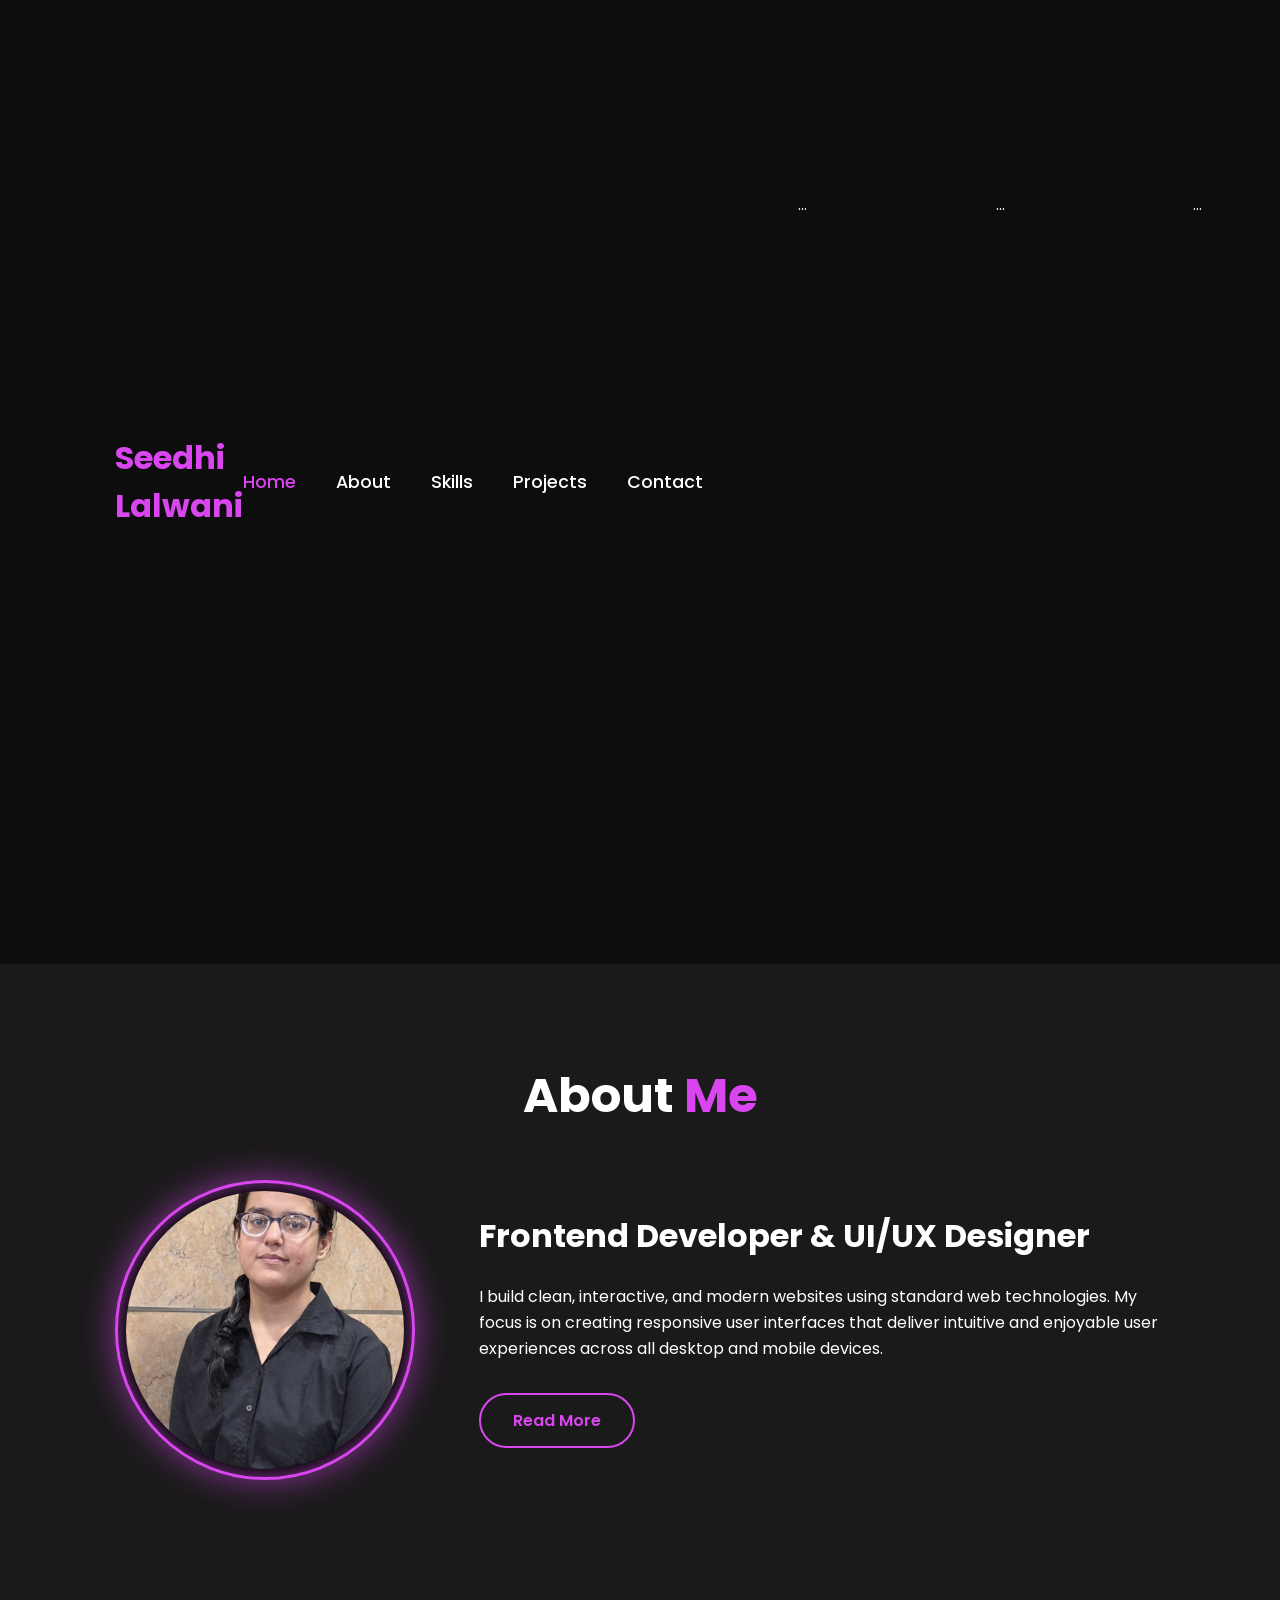
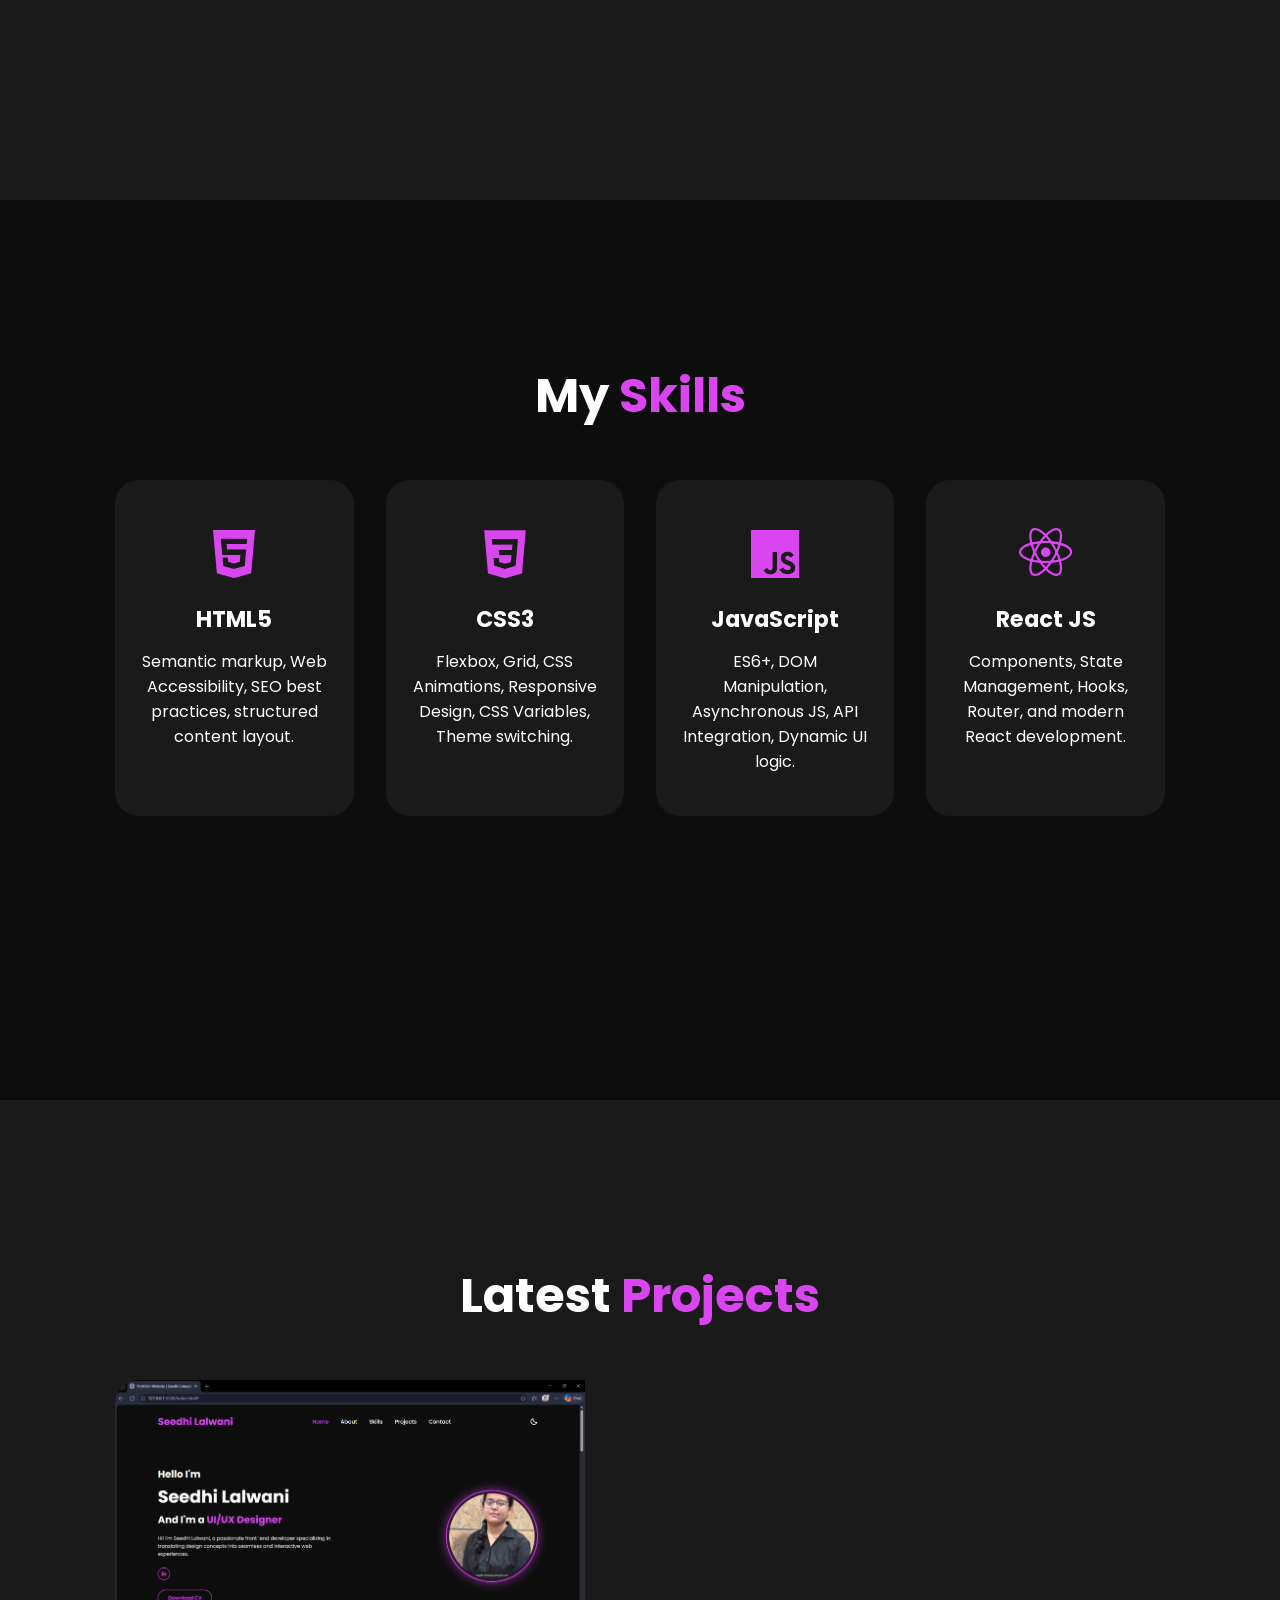
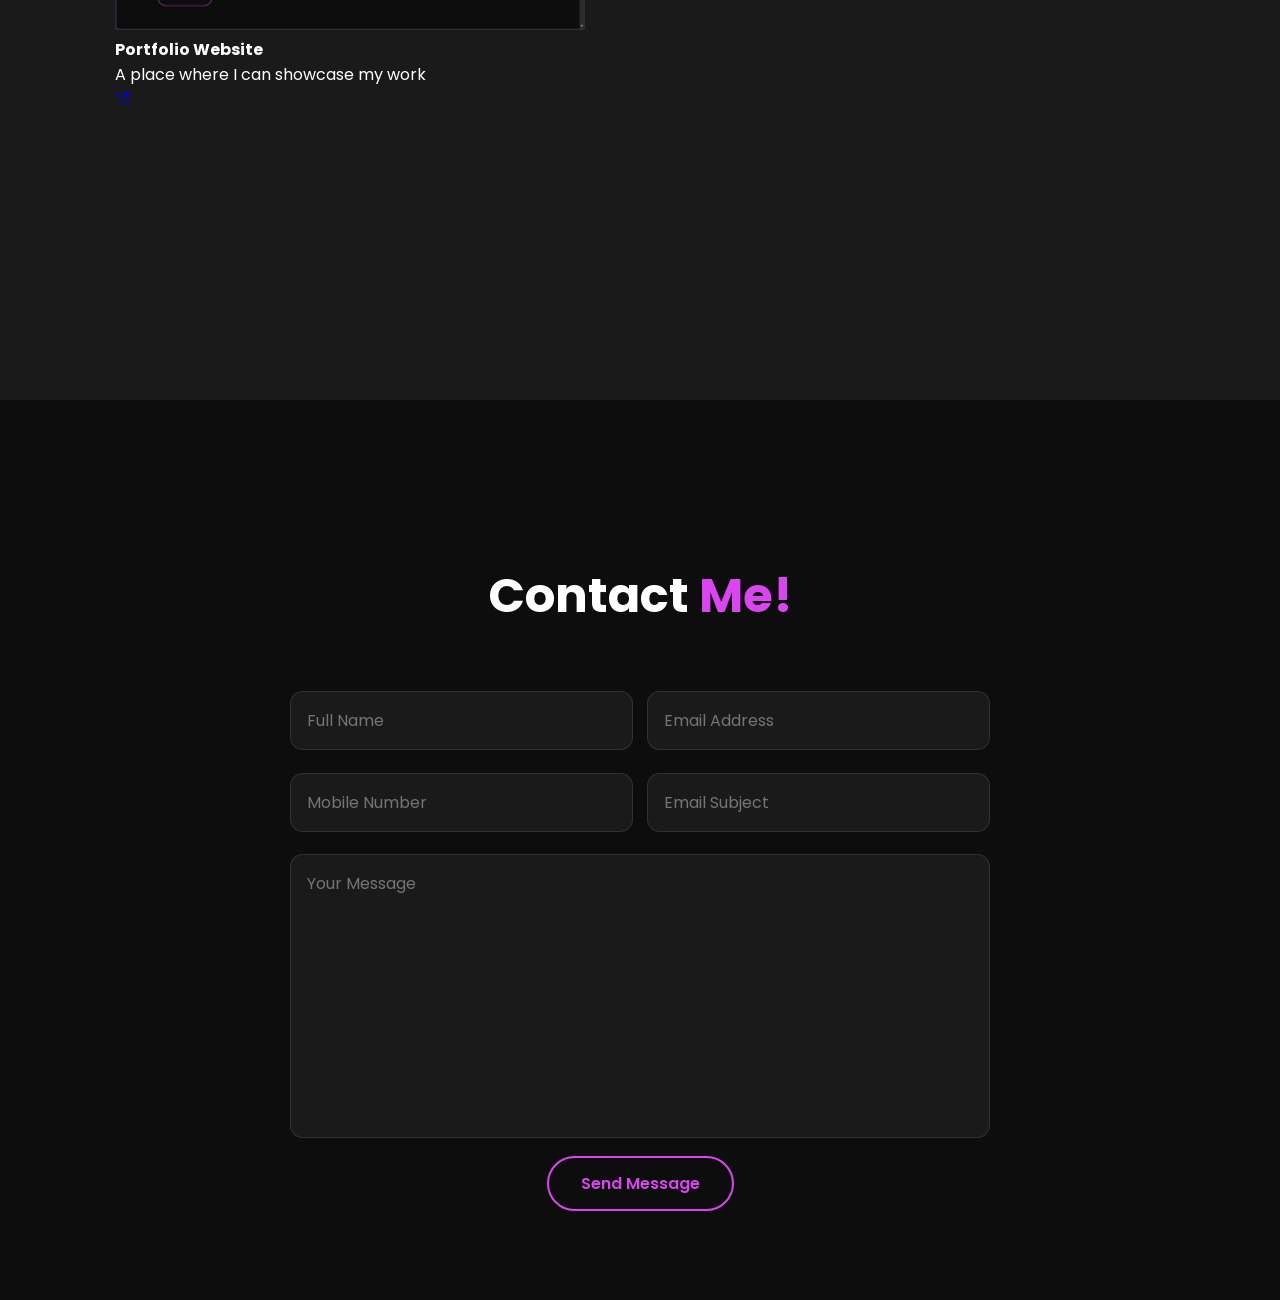
==== commit 06ceed82: "Fix HTML formatting and structure" ====
--- a/index.html
+++ b/index.html
@@ -14,12 +14,19 @@
     <header class="header">
         <a href="#" class="logo">Seedhi Lalwani</a>
         <nav class="navbar">
-            <a href="#home" class="active">Home</a>
-            <a href="#about">About</a>
-            <a href="#skills">Skills</a>
-            <a href="#projects">Projects</a>
-            <a href="#contact">Contact</a>
-        </nav>
+  <a href="#home" class="active">Home</a>
+  <a href="#about">About</a>
+  <a href="#skills">Skills</a>
+  <a href="#projects">Projects</a>
+  <a href="#contact">Contact</a>
+</nav>
+
+<section id="home">...</section>
+<section id="about">...</section>
+<section id="skills">...</section>
+<section id="projects">...</section>
+<section id="contact">...</section>
+
         <div class="nav-icons">
             <i class='bx bx-moon' id="theme-icon"></i>
             <i class='bx bx-menu' id="menu-icon"></i>
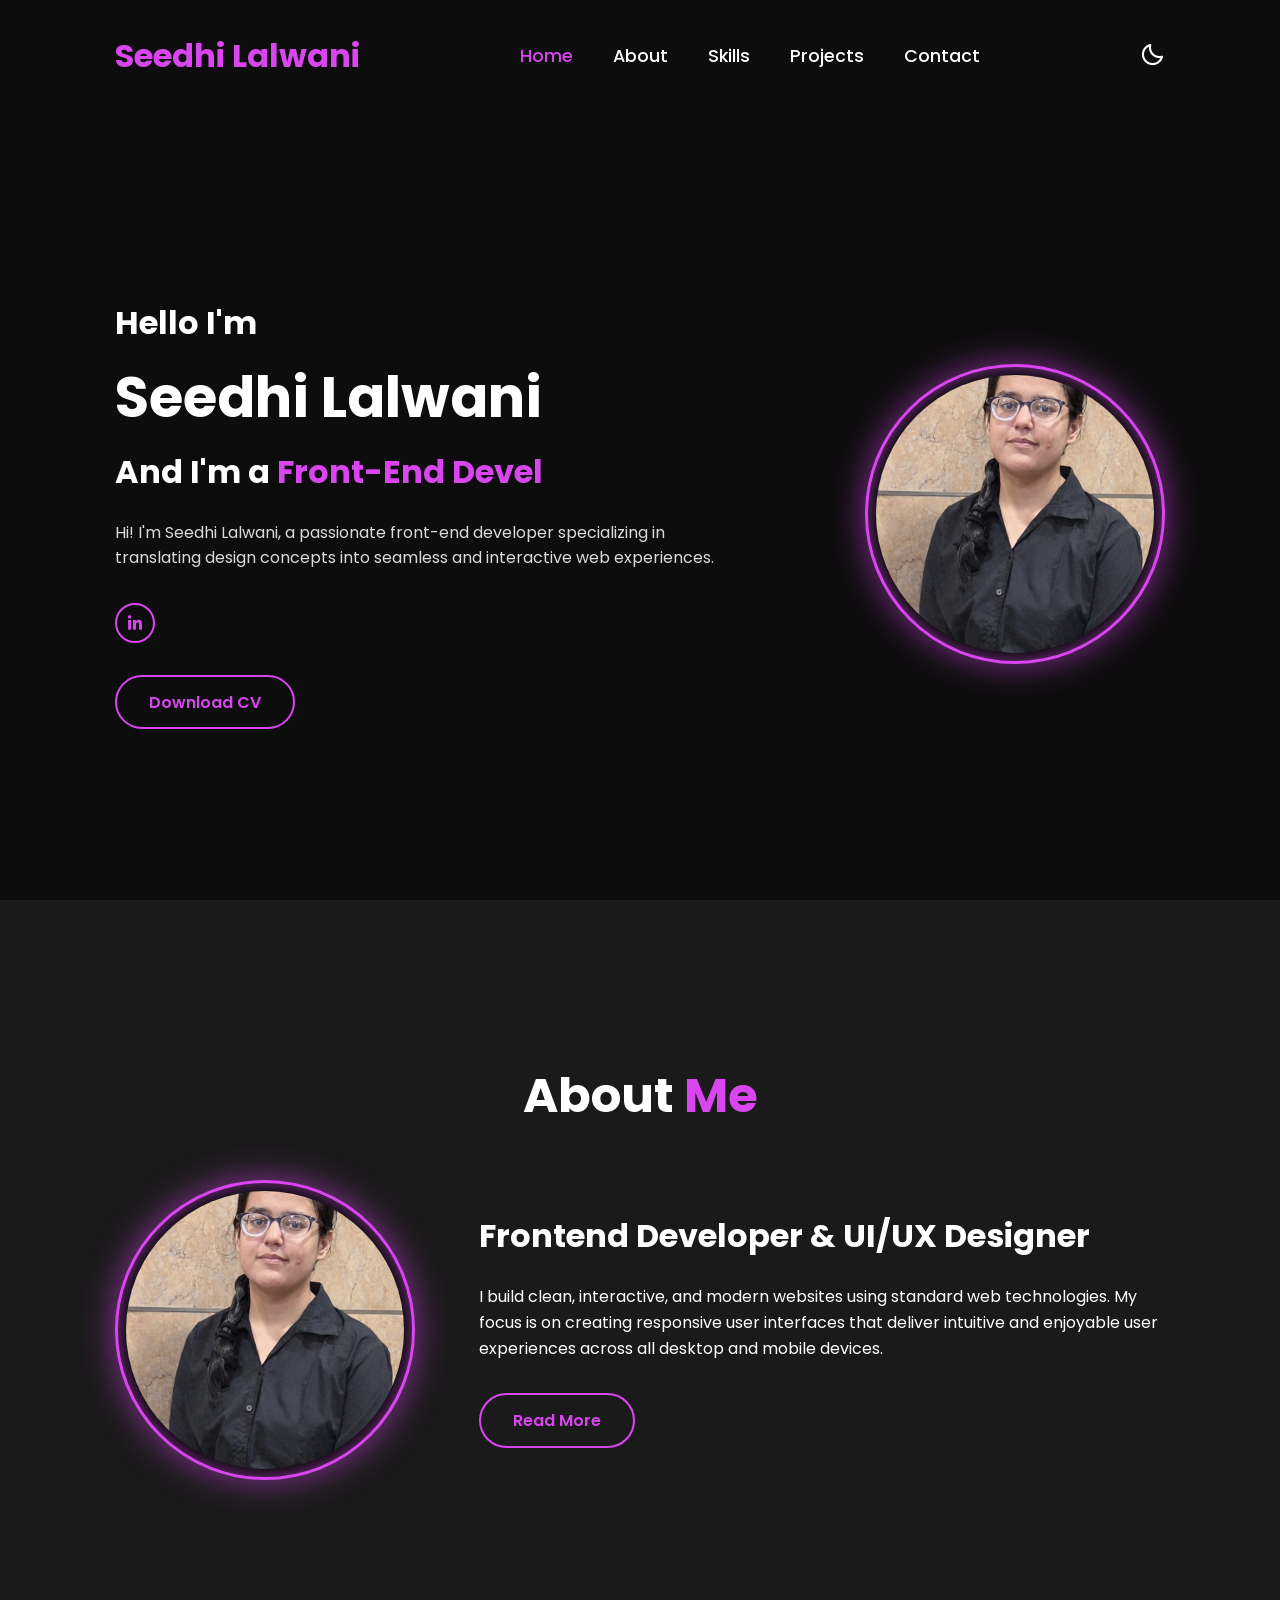
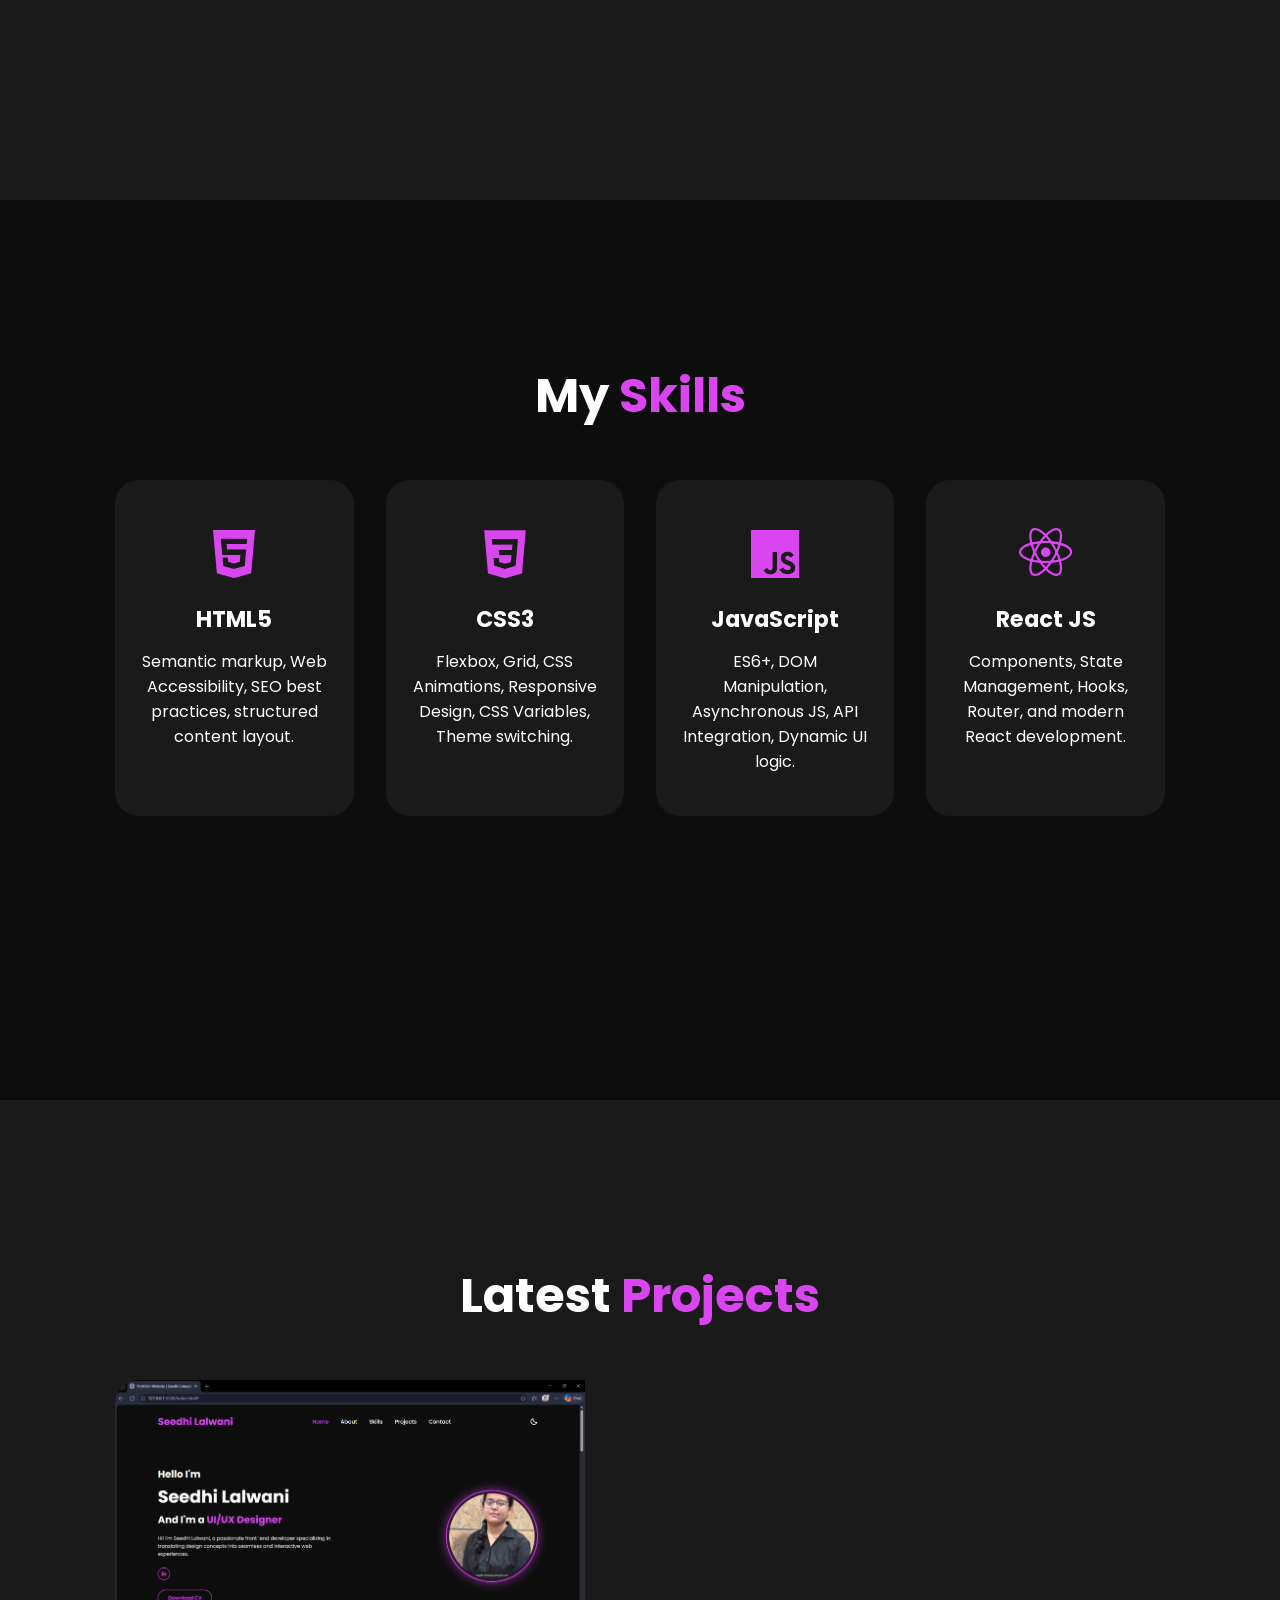
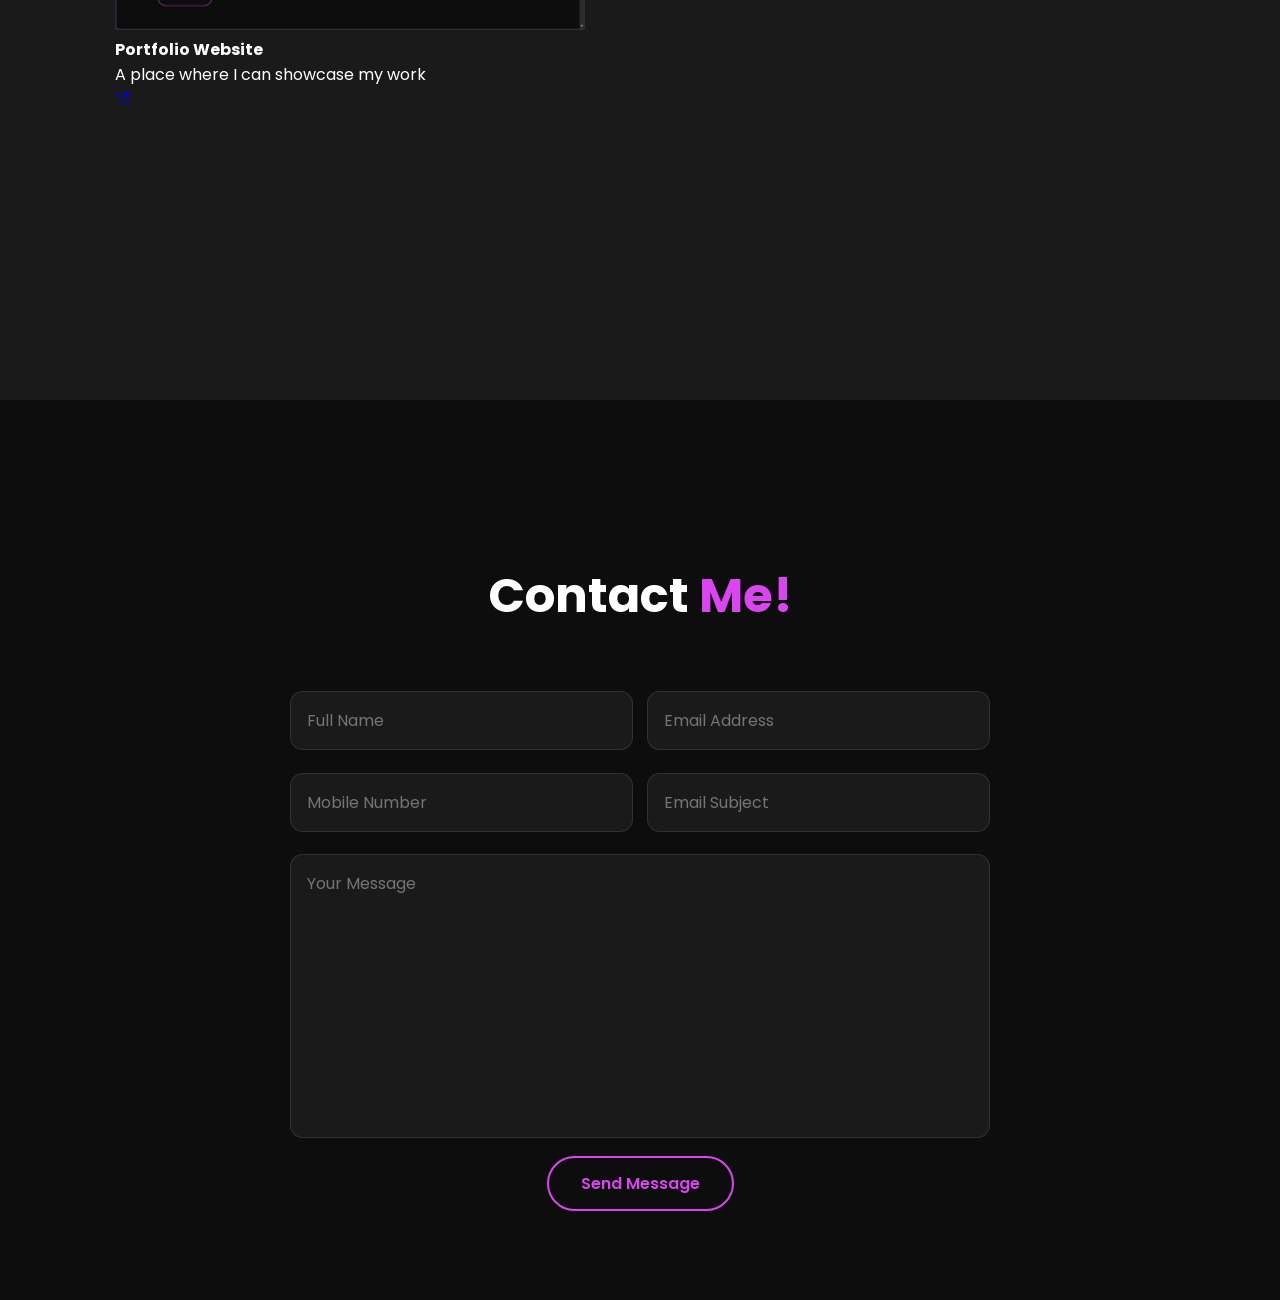
==== commit 3de6fb82: "Update index.html" ====
--- a/index.html
+++ b/index.html
@@ -14,19 +14,12 @@
     <header class="header">
         <a href="#" class="logo">Seedhi Lalwani</a>
         <nav class="navbar">
-  <a href="#home" class="active">Home</a>
-  <a href="#about">About</a>
-  <a href="#skills">Skills</a>
-  <a href="#projects">Projects</a>
-  <a href="#contact">Contact</a>
-</nav>
-
-<section id="home">...</section>
-<section id="about">...</section>
-<section id="skills">...</section>
-<section id="projects">...</section>
-<section id="contact">...</section>
-
+            <a href="#home" class="active">Home</a>
+            <a href="#about">About</a>
+            <a href="#skills">Skills</a>
+            <a href="#projects">Projects</a>
+            <a href="#contact">Contact</a>
+        </nav>
         <div class="nav-icons">
             <i class='bx bx-moon' id="theme-icon"></i>
             <i class='bx bx-menu' id="menu-icon"></i>
@@ -104,7 +97,7 @@
         </div>
     </section>
     <!-- Code for Project Section -->
-    <section class="portfolio" id="portfolio">
+    <section class="portfolio" id="projects">
         <h2 class="heading">Latest <span>Projects</span></h2>
         <div class="portfolio-container">
             <div class="portfolio-box">
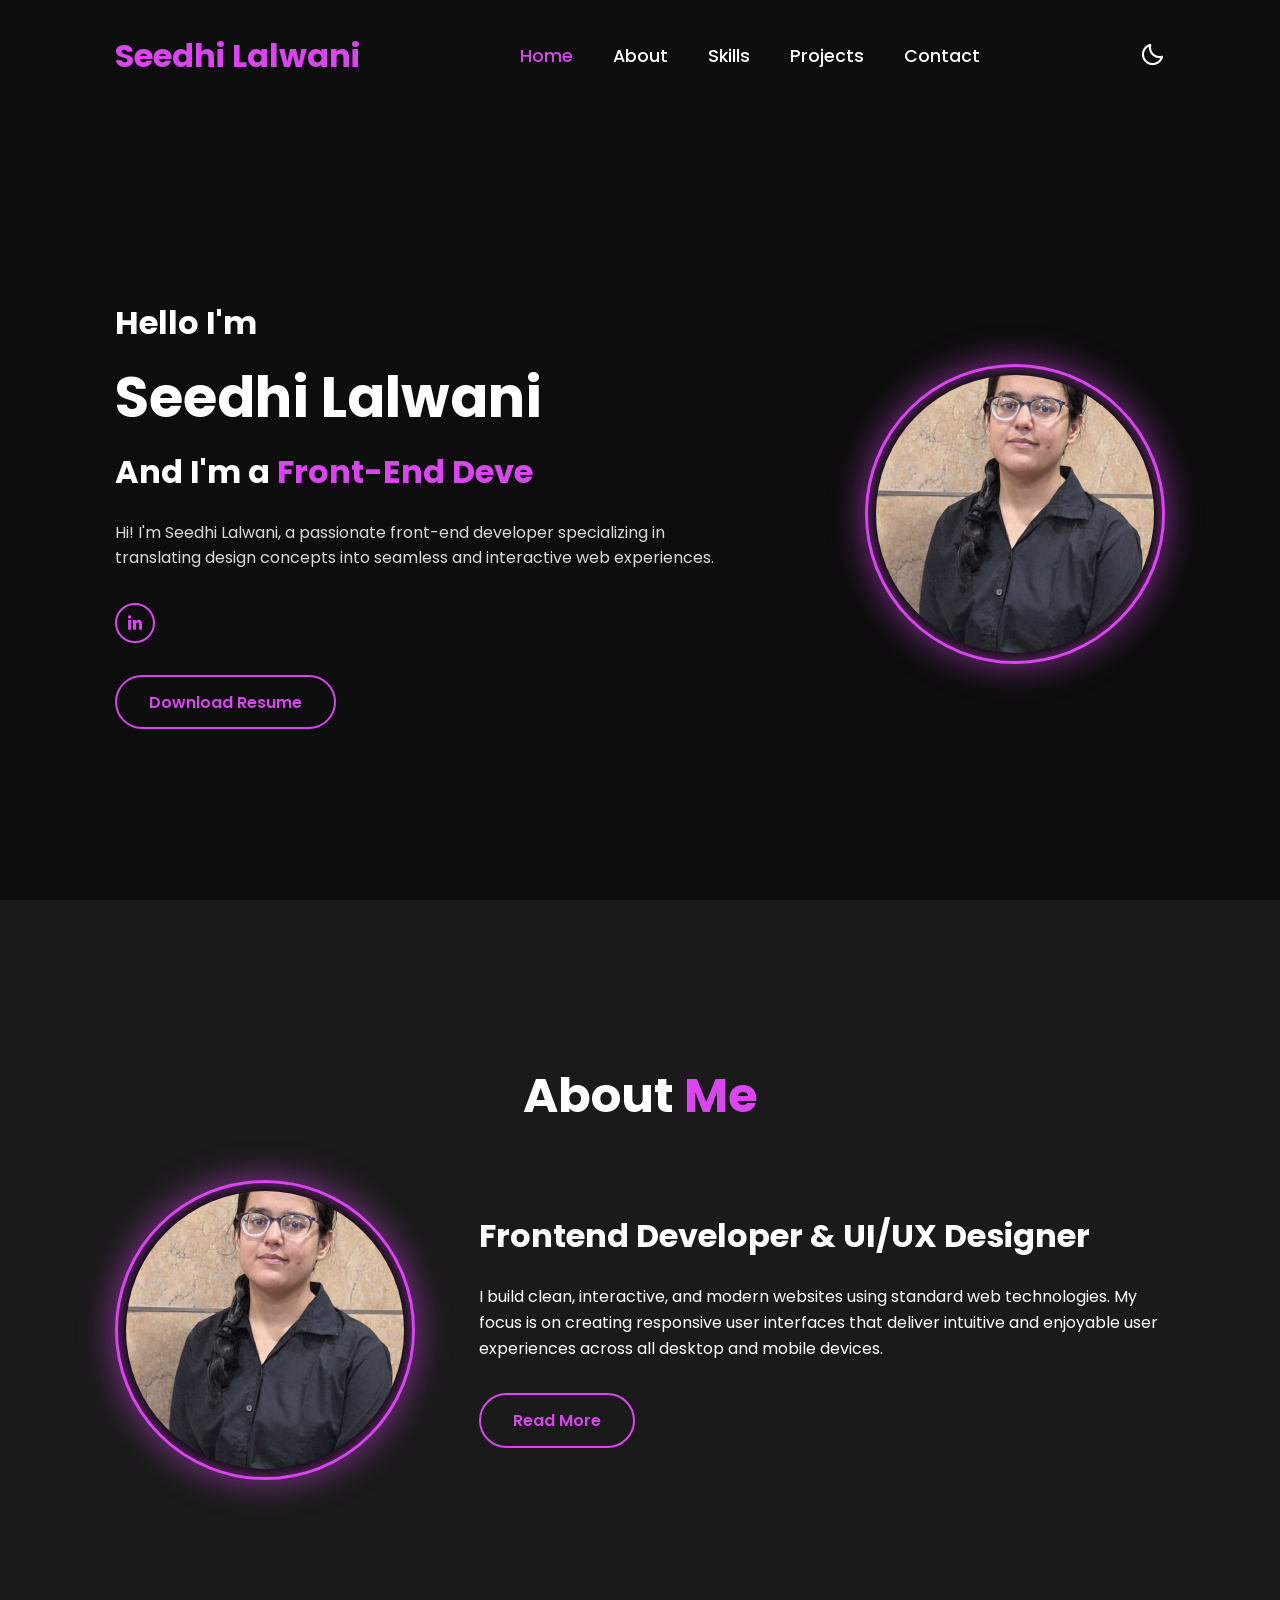
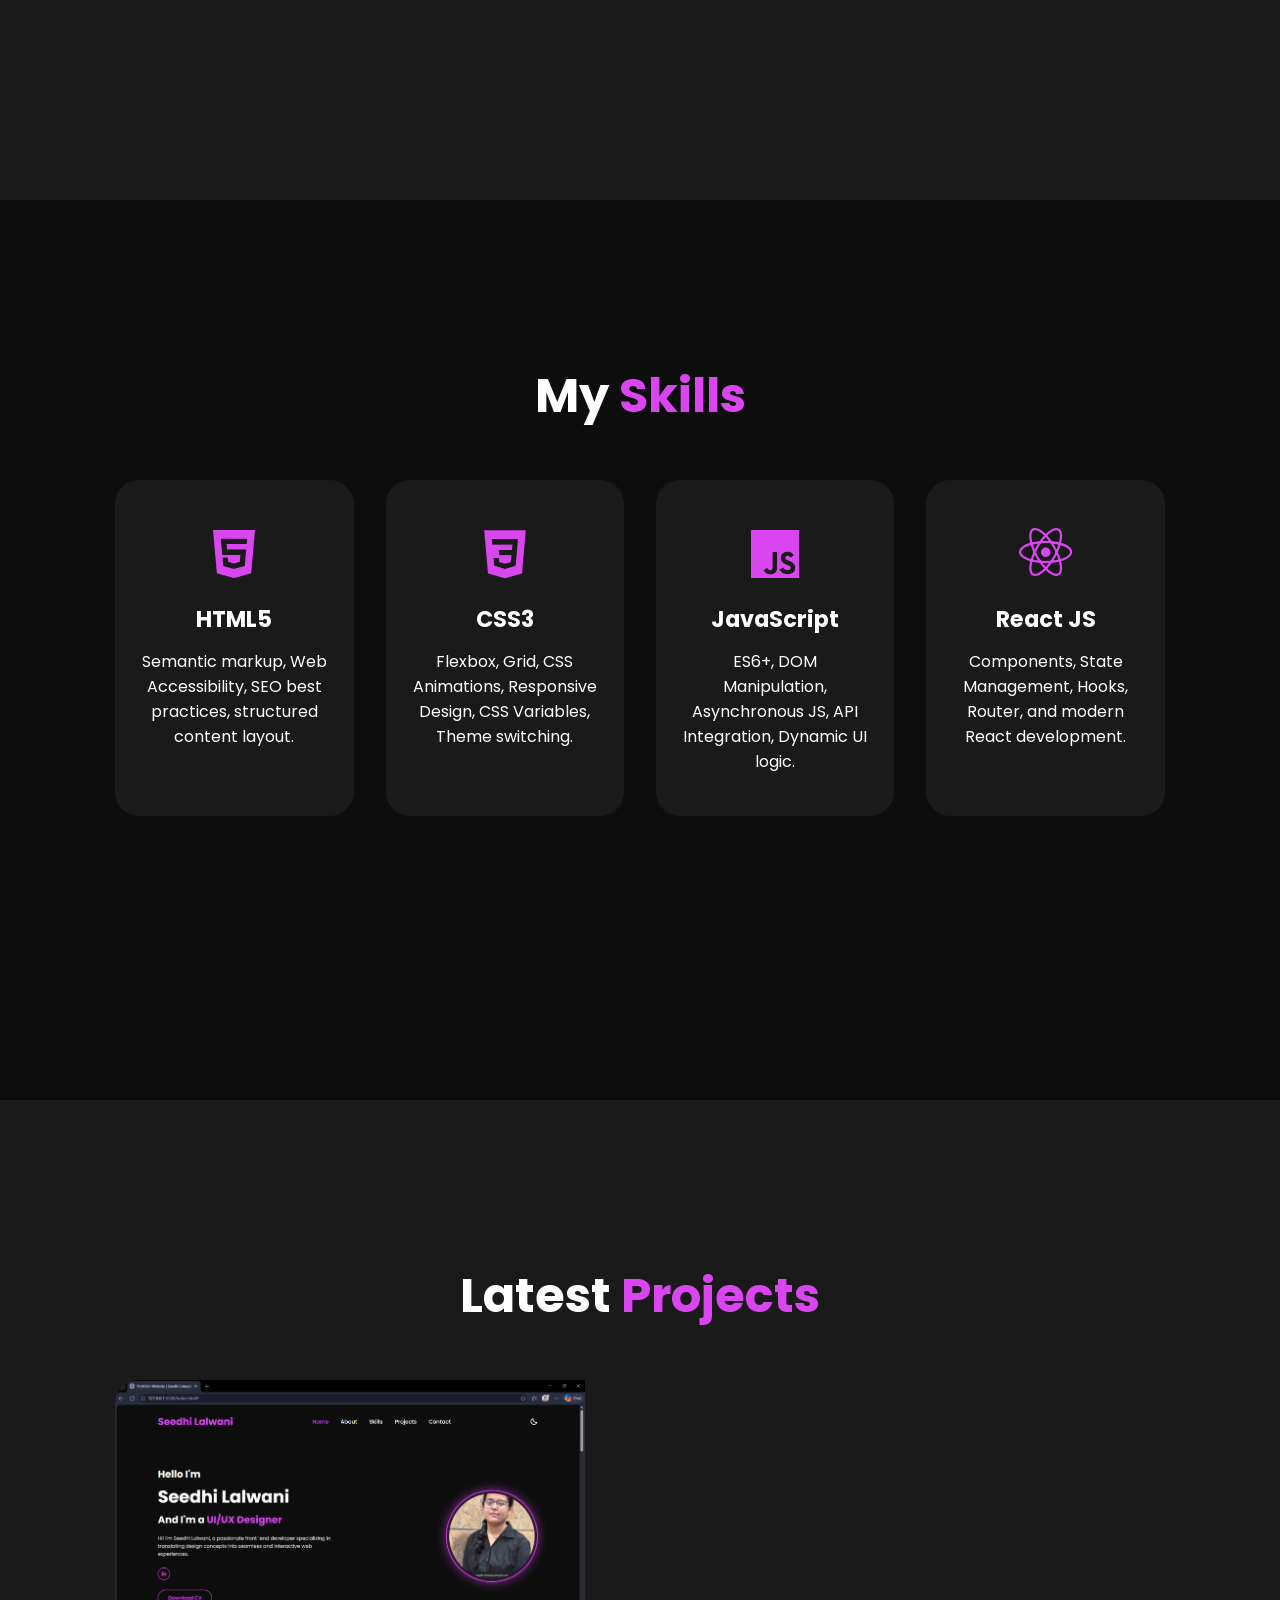
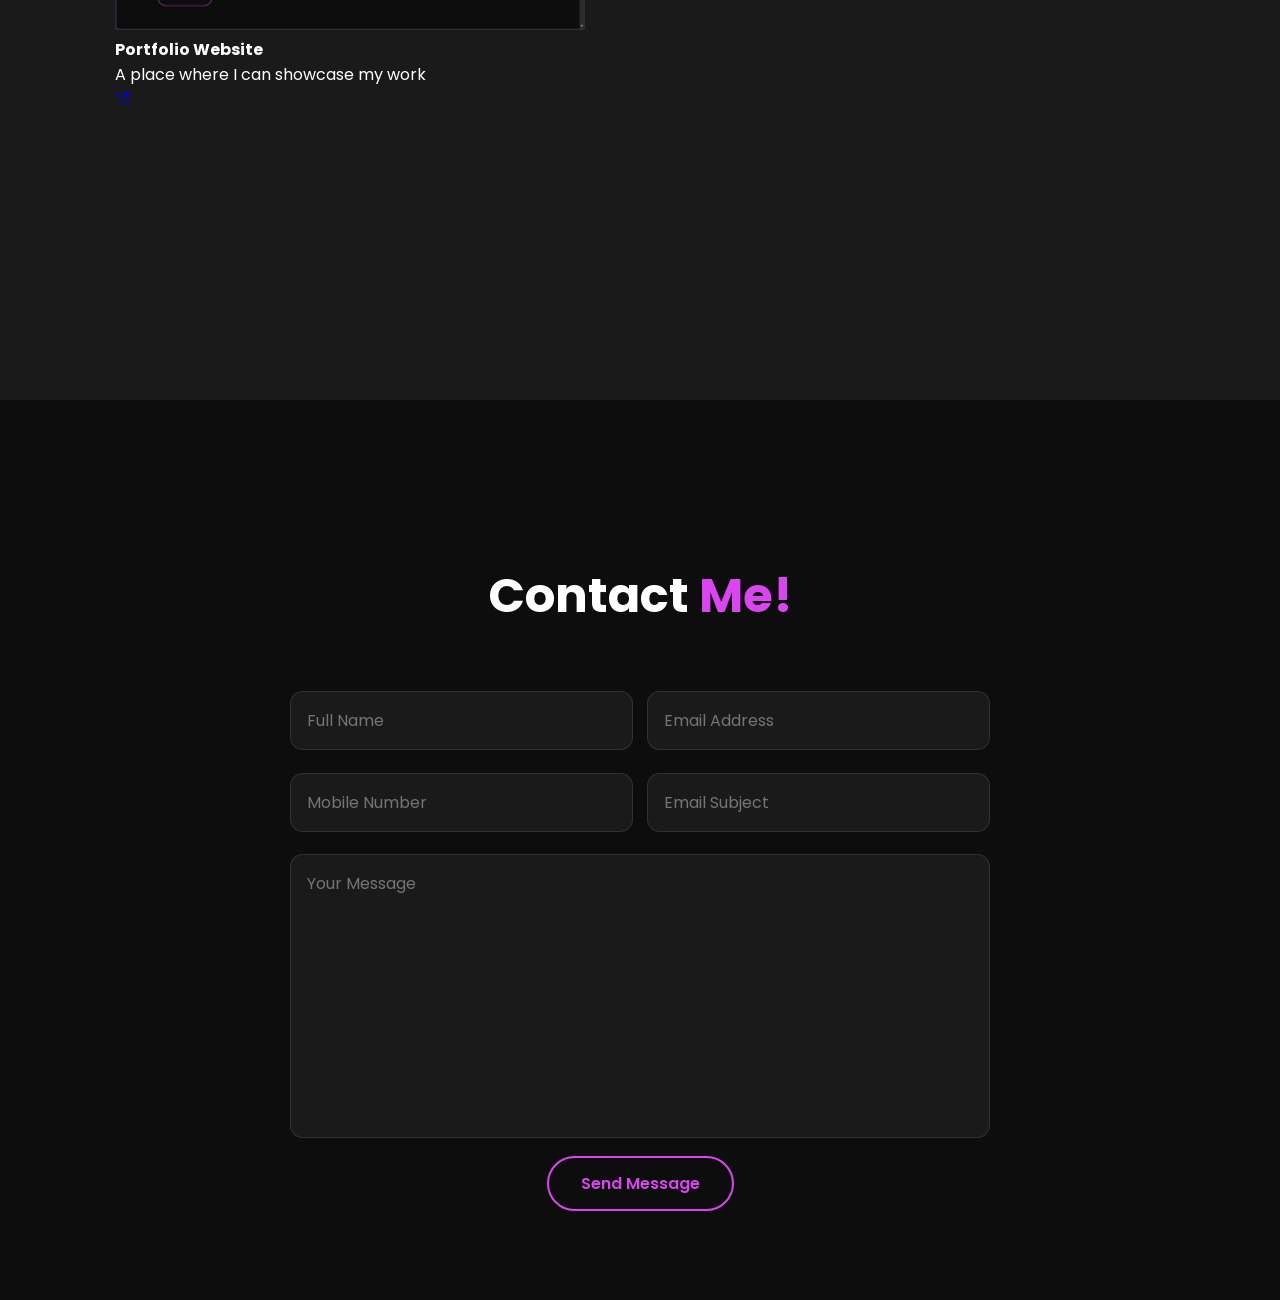
==== commit ffe8c5f8: "Update index.html" ====
--- a/index.html
+++ b/index.html
@@ -39,7 +39,7 @@
                 <a href="https://www.linkedin.com/in/seedhi-lalwani-179893386/" target="_blank"><i
                         class='bx bxl-linkedin'></i></a>
             </div>
-            <a href="#" class="btn">Download CV</a>
+            <a href="#" class="btn">Download Resume</a>
         </div>
         <div class="home-img">
             <div class="img-box">
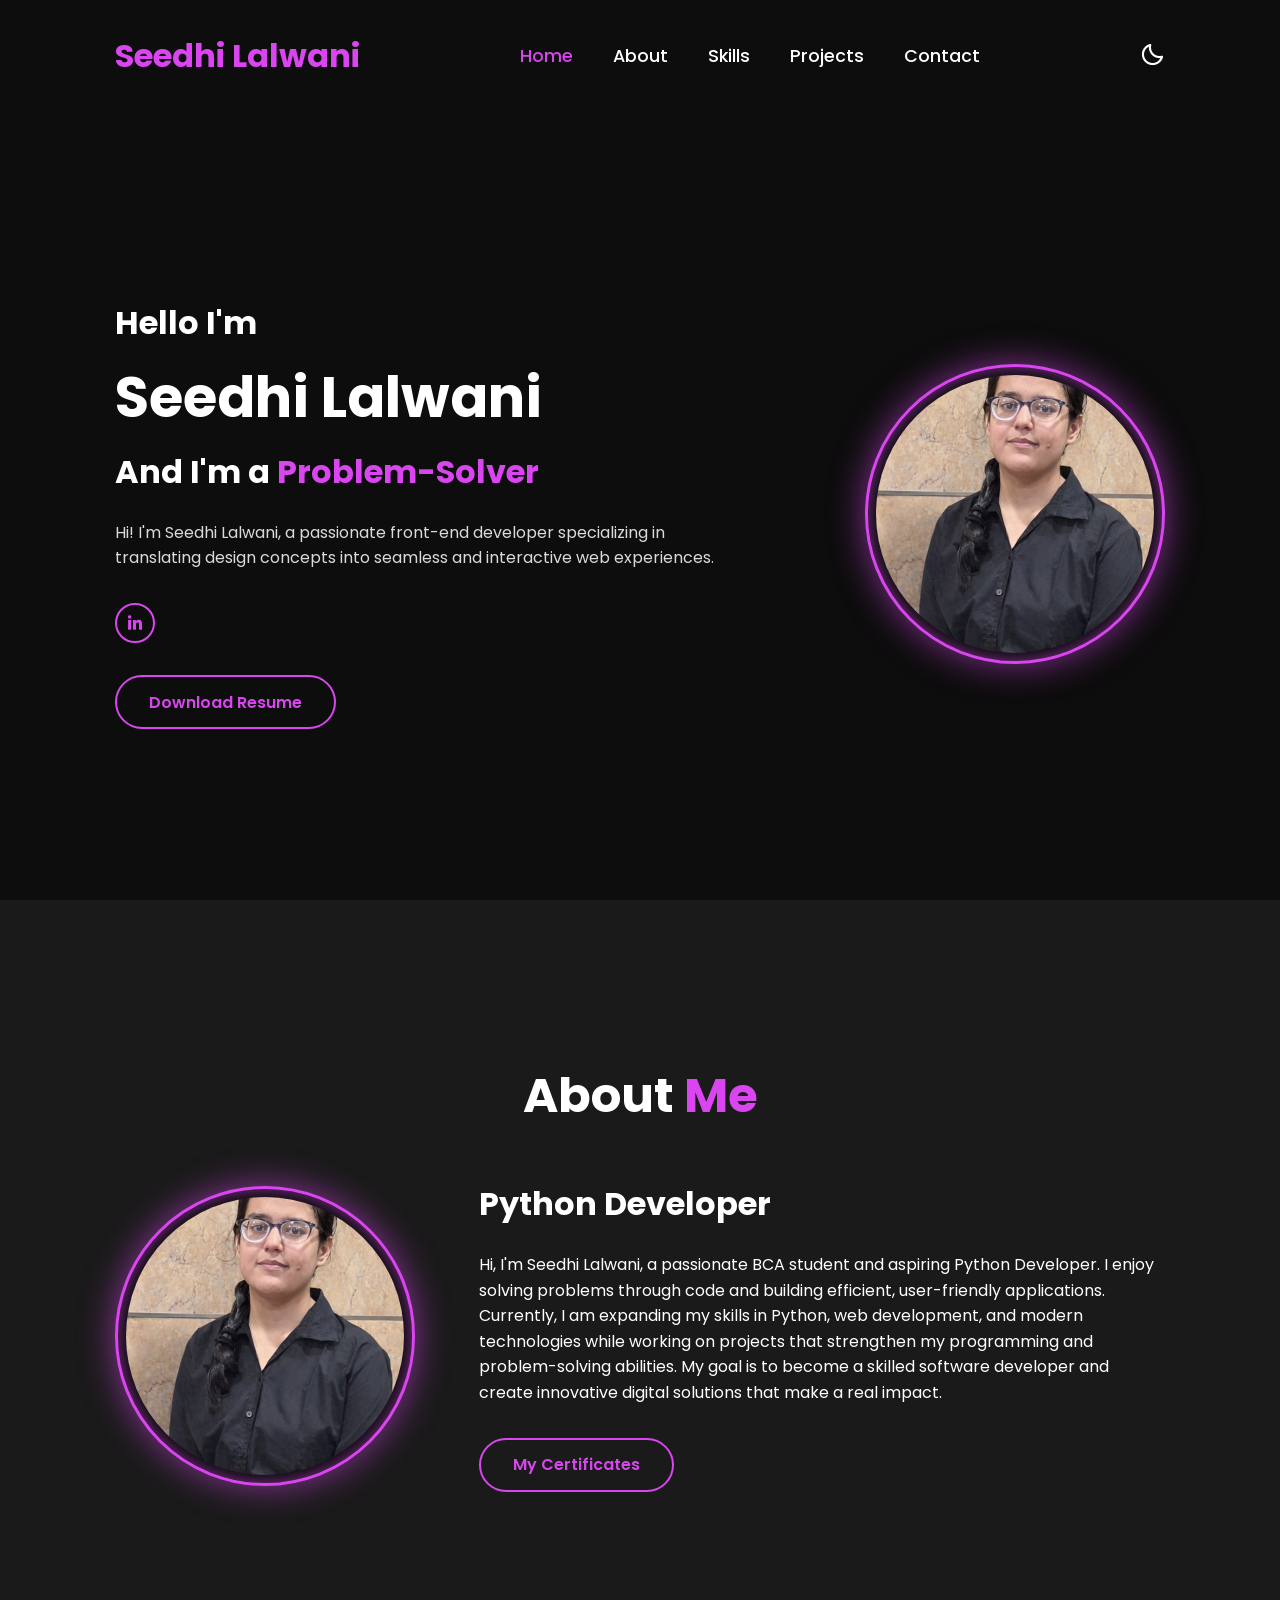
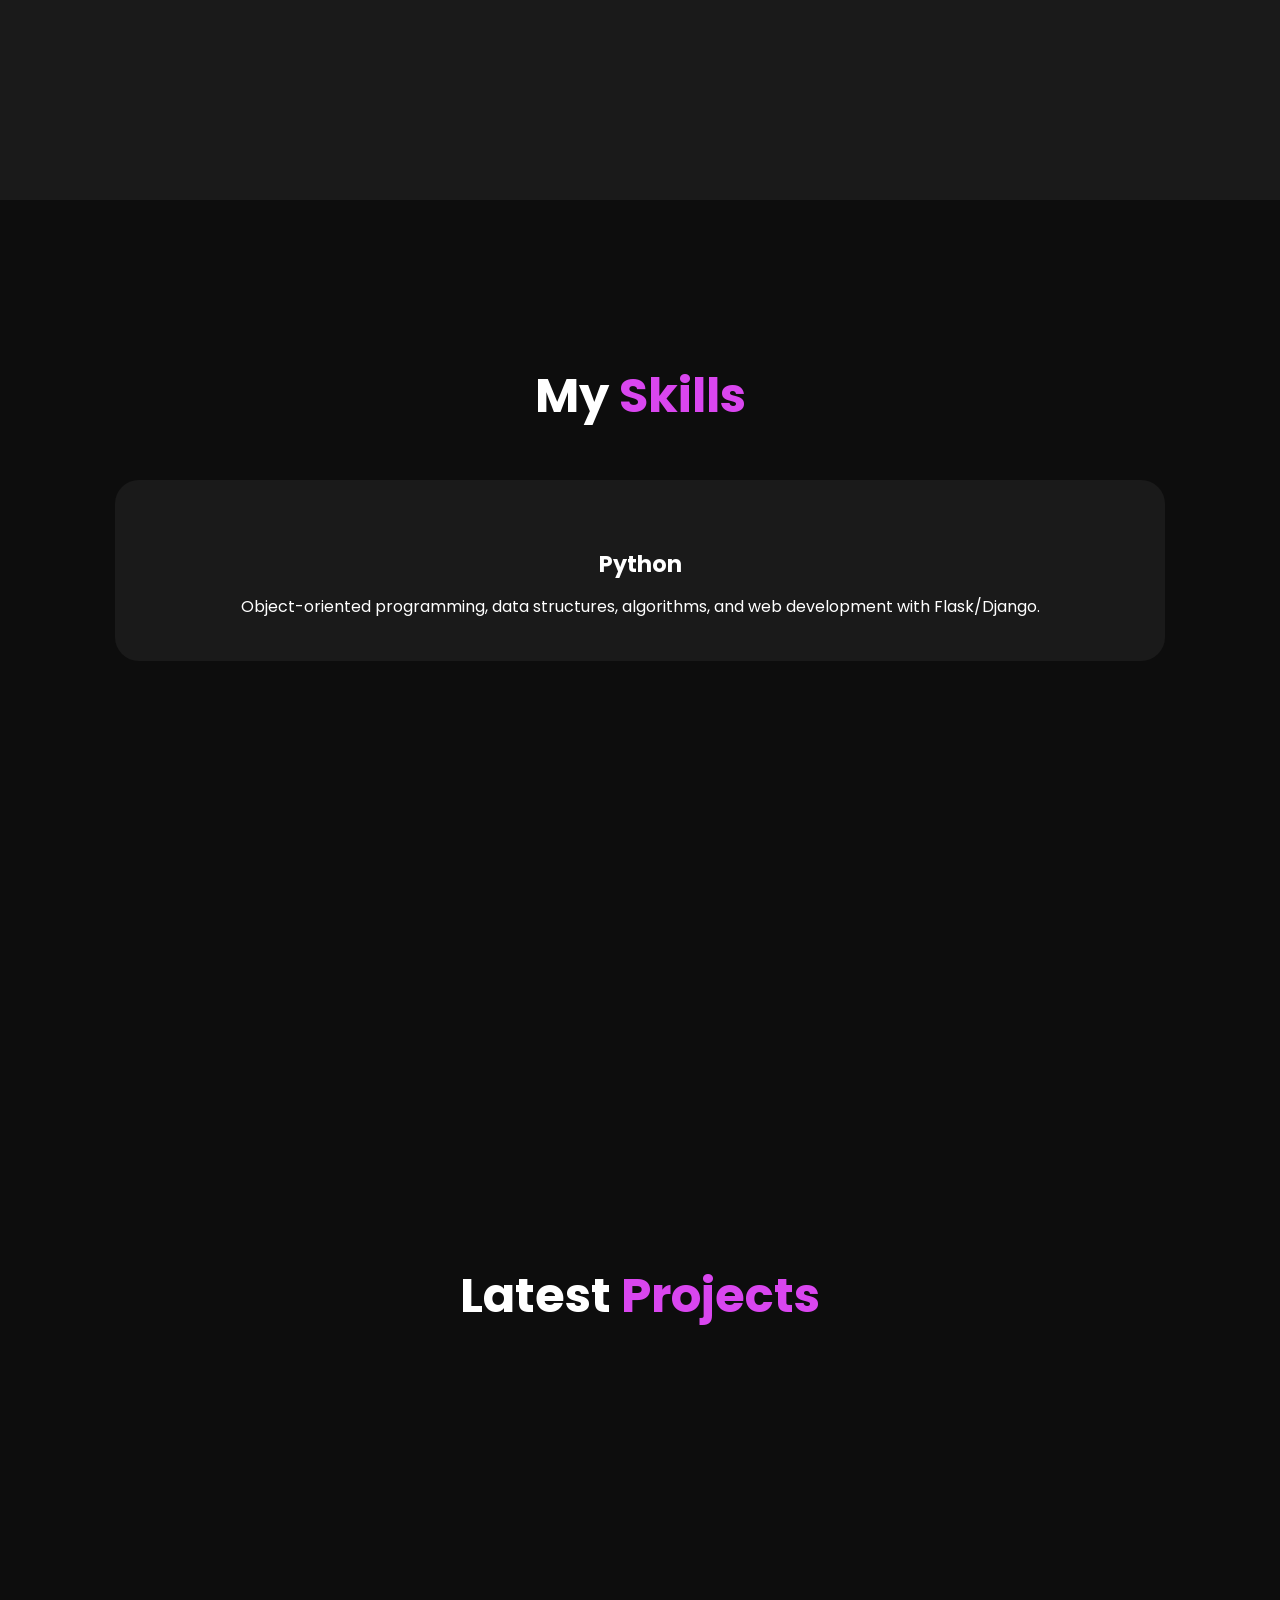
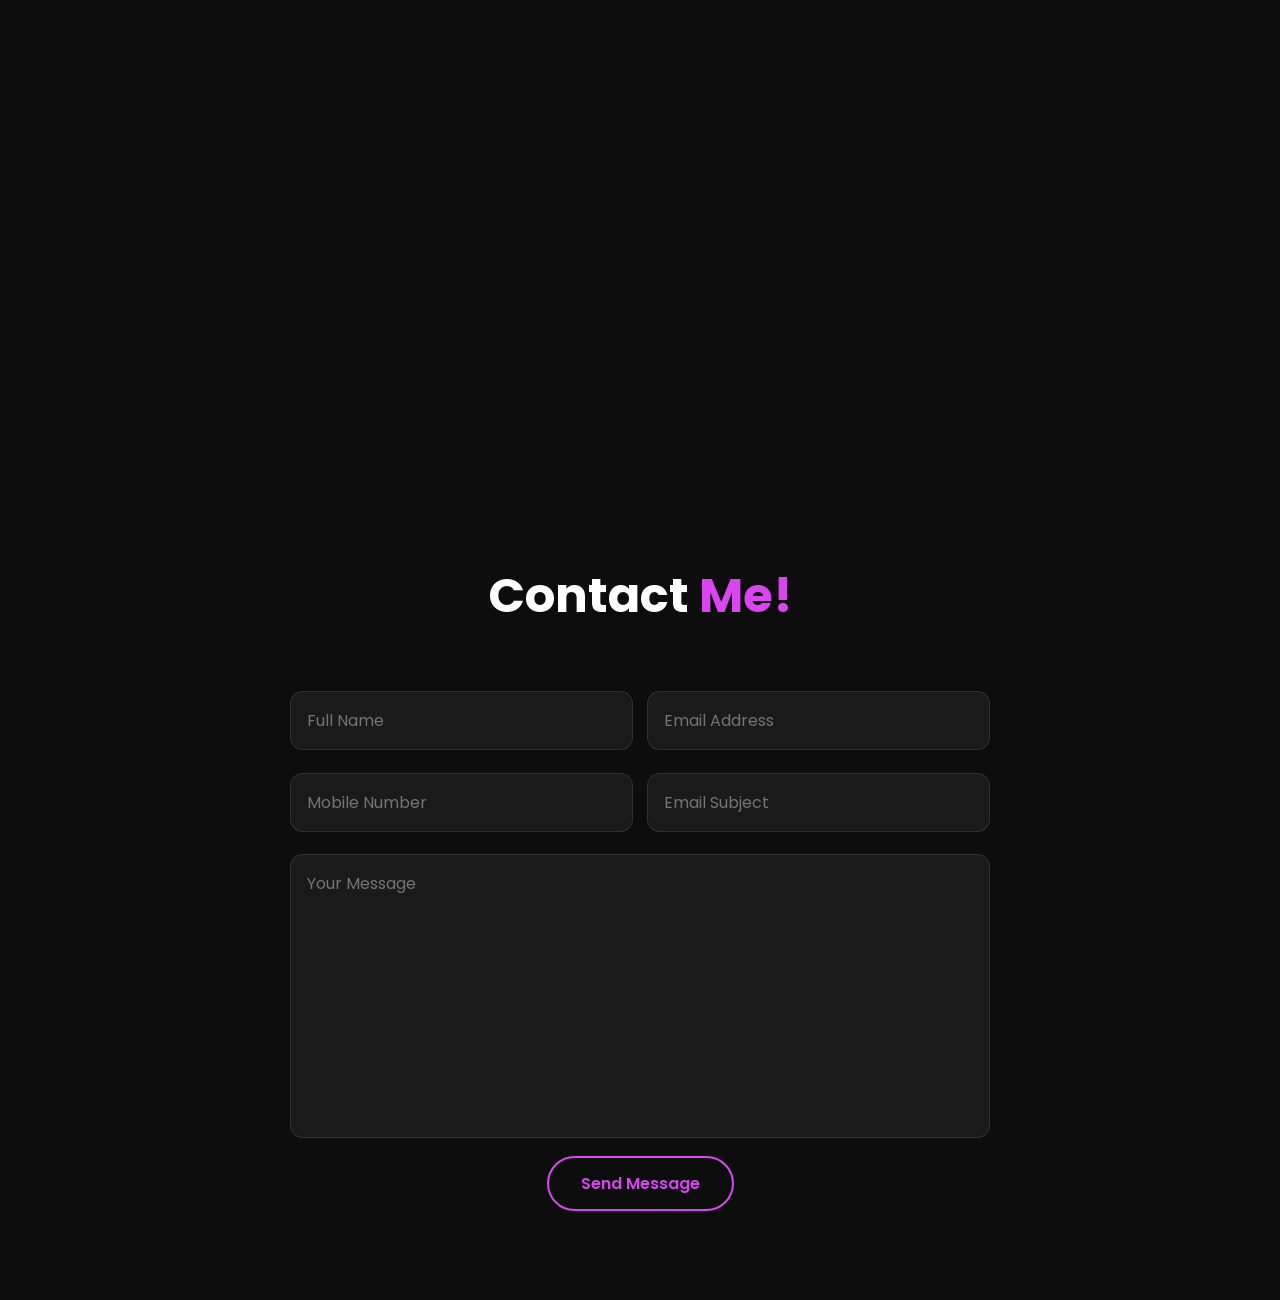
==== commit d8a80941: "Add files via upload" ====
--- a/index.html
+++ b/index.html
@@ -30,7 +30,7 @@
         <div class="home-content">
             <h3>Hello I'm</h3>
             <h1>Seedhi Lalwani</h1>
-            <h3>And I'm a <span class="multiple-text">Front-End Developer</span></h3>
+            <h3>And I'm a <span class="multiple-text">Problem-Solver</span></h3>
             <p>
                 Hi! I'm Seedhi Lalwani, a passionate front-end developer specializing in
                 translating design concepts into seamless and interactive web experiences.
@@ -59,13 +59,15 @@
                 </div>
             </div>
             <div class="about-content">
-                <h3>Frontend Developer & UI/UX Designer</h3>
+                <h3>Python Developer</h3>
                 <p>
-                    I build clean, interactive, and modern websites using standard web technologies.
-                    My focus is on creating responsive user interfaces that deliver intuitive and enjoyable
-                    user experiences across all desktop and mobile devices.
+                    Hi, I'm Seedhi Lalwani, a passionate BCA student and aspiring Python Developer. I enjoy solving
+                    problems through code and building efficient, user-friendly applications. Currently, I am expanding
+                    my skills in Python, web development, and modern technologies while working on projects that
+                    strengthen my programming and problem-solving abilities. My goal is to become a skilled software
+                    developer and create innovative digital solutions that make a real impact.
                 </p>
-                <a href="#" class="btn">Read More</a>
+                <a href="certificate.html" class="btn">My Certificates</a>
             </div>
         </div>
     </section>
@@ -74,40 +76,15 @@
         <h2 class="heading">My <span>Skills</span></h2>
         <div class="skills-container">
             <div class="skills-box">
-                <i class='bx bxl-html5'></i>
-                <h3>HTML5</h3>
-                <p>Semantic markup, Web Accessibility, SEO best practices, structured content layout.</p>
-            </div>
-            <div class="skills-box">
-                <i class='bx bxl-css3'></i>
-                <h3>CSS3</h3>
-                <p>Flexbox, Grid, CSS Animations, Responsive Design, CSS Variables, Theme switching.</p>
-            </div>
-            <div class="skills-box">
-                <i class='bx bxl-javascript'></i>
-                <h3>JavaScript</h3>
-                <p>ES6+, DOM Manipulation, Asynchronous JS, API Integration, Dynamic UI logic.</p>
-            </div>
-
-            <div class="skills-box">
-                <i class='bx bxl-react'></i>
-                <h3>React JS</h3>
-                <p>Components, State Management, Hooks, Router, and modern React development.</p>
+                <i class='bx bxl-python3'></i>
+                <h3>Python</h3>
+                <p>Object-oriented programming, data structures, algorithms, and web development with Flask/Django.</p>
             </div>
         </div>
     </section>
     <!-- Code for Project Section -->
     <section class="portfolio" id="projects">
         <h2 class="heading">Latest <span>Projects</span></h2>
-        <div class="portfolio-container">
-            <div class="portfolio-box">
-                <div class="portfolio-layers">
-                    <img src="Project-1.png" alt="Project 1">
-                    <h4>Portfolio Website</h4>
-                    <p>A place where I can showcase my work</p>
-                    <a href="https://s143557.github.io/Seedhi-Lalwani/"><i class='bx bx-link-external'></i></a>
-                </div>
-            </div>
     </section>
     <!-- Code for Contact Section -->
     <section class="contact" id="contact">
@@ -127,4 +104,4 @@
     </section>
 </body>
 
-</html>
+</html>
--- a/style.css
+++ b/style.css
@@ -233,6 +233,121 @@
     color: var(--main-color);
 }
 
+/* Certificate Section */
+.certificate {
+    position: relative;
+    isolation: isolate;
+    overflow: hidden;
+    display: flex;
+    flex-direction: column;
+    align-items: center;
+    justify-content: center;
+    background:
+        radial-gradient(ellipse at 15% 15%, rgba(217, 70, 239, 0.18), transparent 40%),
+        radial-gradient(ellipse at 85% 85%, rgba(91, 94, 247, 0.16), transparent 38%),
+        var(--bg-color);
+}
+
+.certificate .heading {
+    color: var(--text-color);
+    font-size: 48px;
+    text-align: center;
+    margin: 8px 0 12px;
+}
+
+.certificate .heading span {
+    color: var(--main-color);
+}
+
+.certificate-eyebrow,
+.certificate-label {
+    color: var(--main-color);
+    font-size: 12px;
+    font-weight: 600;
+    letter-spacing: 0.16em;
+    text-transform: uppercase;
+}
+
+.certificate-intro {
+    max-width: 460px;
+    margin-bottom: 36px;
+    color: var(--text-color);
+    opacity: 0.72;
+    text-align: center;
+}
+
+.python_certificates {
+    width: min(820px, 100%);
+    padding: 14px;
+    border: 1px solid rgba(255, 255, 255, 0.14);
+    border-radius: 24px;
+    background: rgba(255, 255, 255, 0.06);
+    box-shadow: 0 24px 70px rgba(0, 0, 0, 0.35);
+    backdrop-filter: blur(14px);
+    transition: transform 0.3s ease, border-color 0.3s ease, box-shadow 0.3s ease;
+}
+
+body.light-mode .python_certificates {
+    border-color: rgba(17, 17, 17, 0.12);
+    background: rgba(255, 255, 255, 0.78);
+    box-shadow: 0 24px 70px rgba(17, 17, 17, 0.12);
+}
+
+.python_certificates:hover {
+    transform: translateY(-6px);
+    border-color: rgba(217, 70, 239, 0.55);
+    box-shadow: 0 30px 80px rgba(0, 0, 0, 0.42), 0 0 32px rgba(217, 70, 239, 0.12);
+}
+
+body.light-mode .python_certificates:hover {
+    box-shadow: 0 30px 80px rgba(17, 17, 17, 0.16), 0 0 32px rgba(217, 70, 239, 0.12);
+}
+
+.certificate-image {
+    display: block;
+    width: 100%;
+    aspect-ratio: 1.65;
+    object-fit: contain;
+    border-radius: 14px;
+    background: #fff;
+}
+
+.certificate-details {
+    display: flex;
+    align-items: center;
+    justify-content: space-between;
+    gap: 20px;
+    padding: 20px 8px 6px;
+}
+
+.certificate-label {
+    margin-bottom: 4px;
+    font-size: 10px;
+}
+
+.certificate-details h2 {
+    font-size: 22px;
+}
+
+.certificate-back {
+    display: inline-flex;
+    align-items: center;
+    gap: 8px;
+    color: var(--text-color);
+    font-size: 14px;
+    font-weight: 500;
+    transition: color 0.3s ease;
+}
+
+.certificate-back:hover {
+    color: var(--main-color);
+}
+
+.certificate-back span {
+    color: var(--main-color);
+    font-size: 20px;
+}
+
 /* 3. Skills Section */
 .skills-container {
     display: grid;
@@ -263,79 +378,6 @@
 .skills-box h3 {
     font-size: 22.4px;
     margin-bottom: 12.8px;
-}
-
-/* 4. Portfolio Section */
-.portfolio {
-    background: var(--second-bg-color);
-}
-
-.portfolio-container {
-    display: grid;
-    grid-template-columns: repeat(auto-fit, minmax(300px, 1fr));
-    gap: 40px;
-}
-
-.portfolio-box {
-    position: relative;
-    border-radius: 24px;
-    overflow: hidden;
-    display: flex;
-}
-
-.portfolio-box img {
-    width: 100%;
-    height: 250px;
-    object-fit: cover;
-    transition: 0.5s ease;
-}
-
-.portfolio-box:hover img {
-    transform: scale(1.1);
-}
-
-.portfolio-layer {
-    position: absolute;
-    bottom: 0;
-    left: 0;
-    width: 100%;
-    height: 100%;
-    background: linear-gradient(rgba(0, 0, 0, 0.2), var(--main-color));
-    display: flex;
-    flex-direction: column;
-    justify-content: center;
-    align-items: center;
-    text-align: center;
-    padding: 0 32px;
-    opacity: 0;
-    transition: 0.5s ease;
-}
-
-.portfolio-box:hover .portfolio-layer {
-    opacity: 1;
-}
-
-.portfolio-layer h4 {
-    font-size: 28.8px;
-    color: #fff;
-}
-
-.portfolio-layer p {
-    font-size: 14.4px;
-    margin: 8px 0 16px;
-    color: #fff;
-}
-
-.portfolio-layer a {
-    display: inline-flex;
-    justify-content: center;
-    align-items: center;
-    width: 48px;
-    height: 48px;
-    background: #fff;
-    border-radius: 50%;
-    color: var(--bg-color);
-    font-size: 24px;
 }
 
 /* 5. Contact Section */
@@ -422,4 +464,34 @@
     .contact form .input-box input {
         width: 100%;
     }
-}
+
+    .certificate .heading {
+        font-size: 40px;
+    }
+
+    .certificate-intro {
+        margin-bottom: 28px;
+    }
+
+    .python_certificates {
+        padding: 10px;
+        border-radius: 20px;
+    }
+
+    .certificate-details {
+        align-items: flex-start;
+        flex-direction: column;
+        gap: 12px;
+        padding: 16px 6px 6px;
+    }
+}
+
+@media (max-width: 480px) {
+    .certificate .heading {
+        font-size: 34px;
+    }
+
+    .certificate-image {
+        aspect-ratio: 1.25;
+    }
+}
